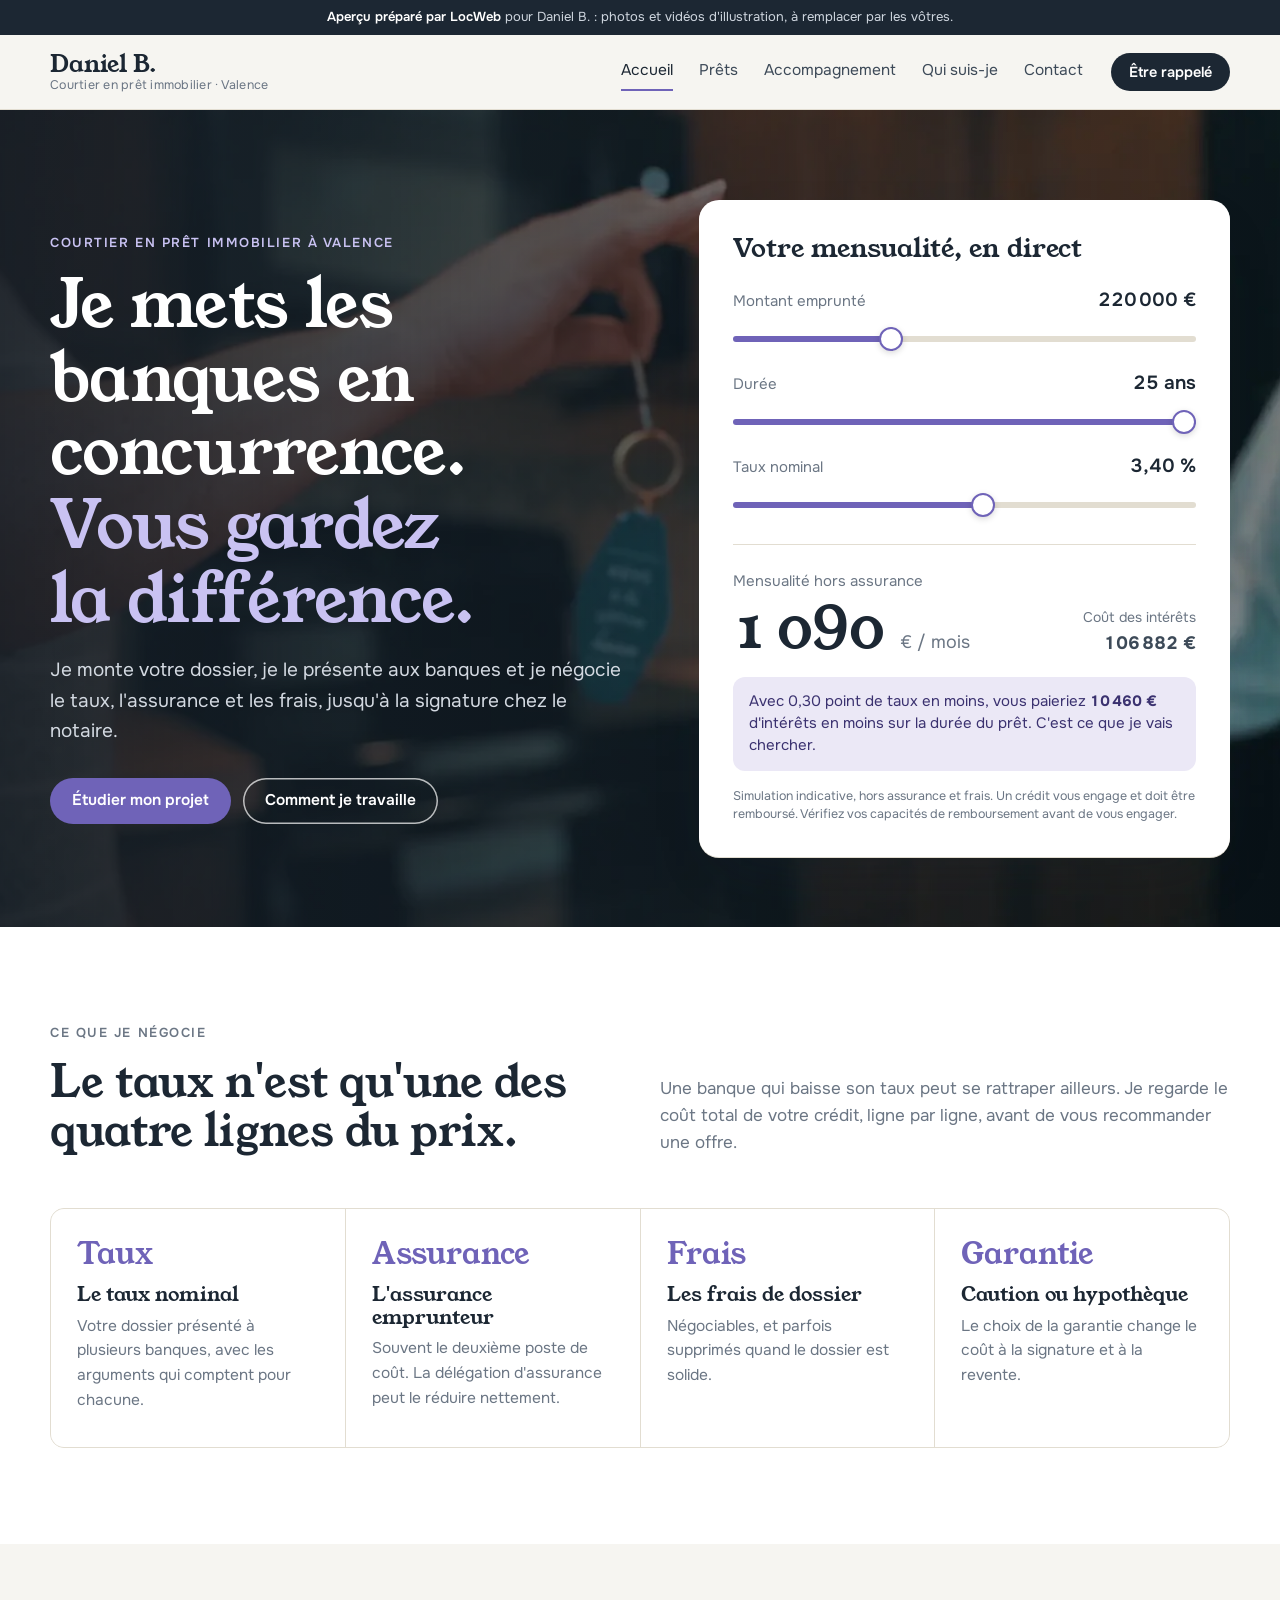
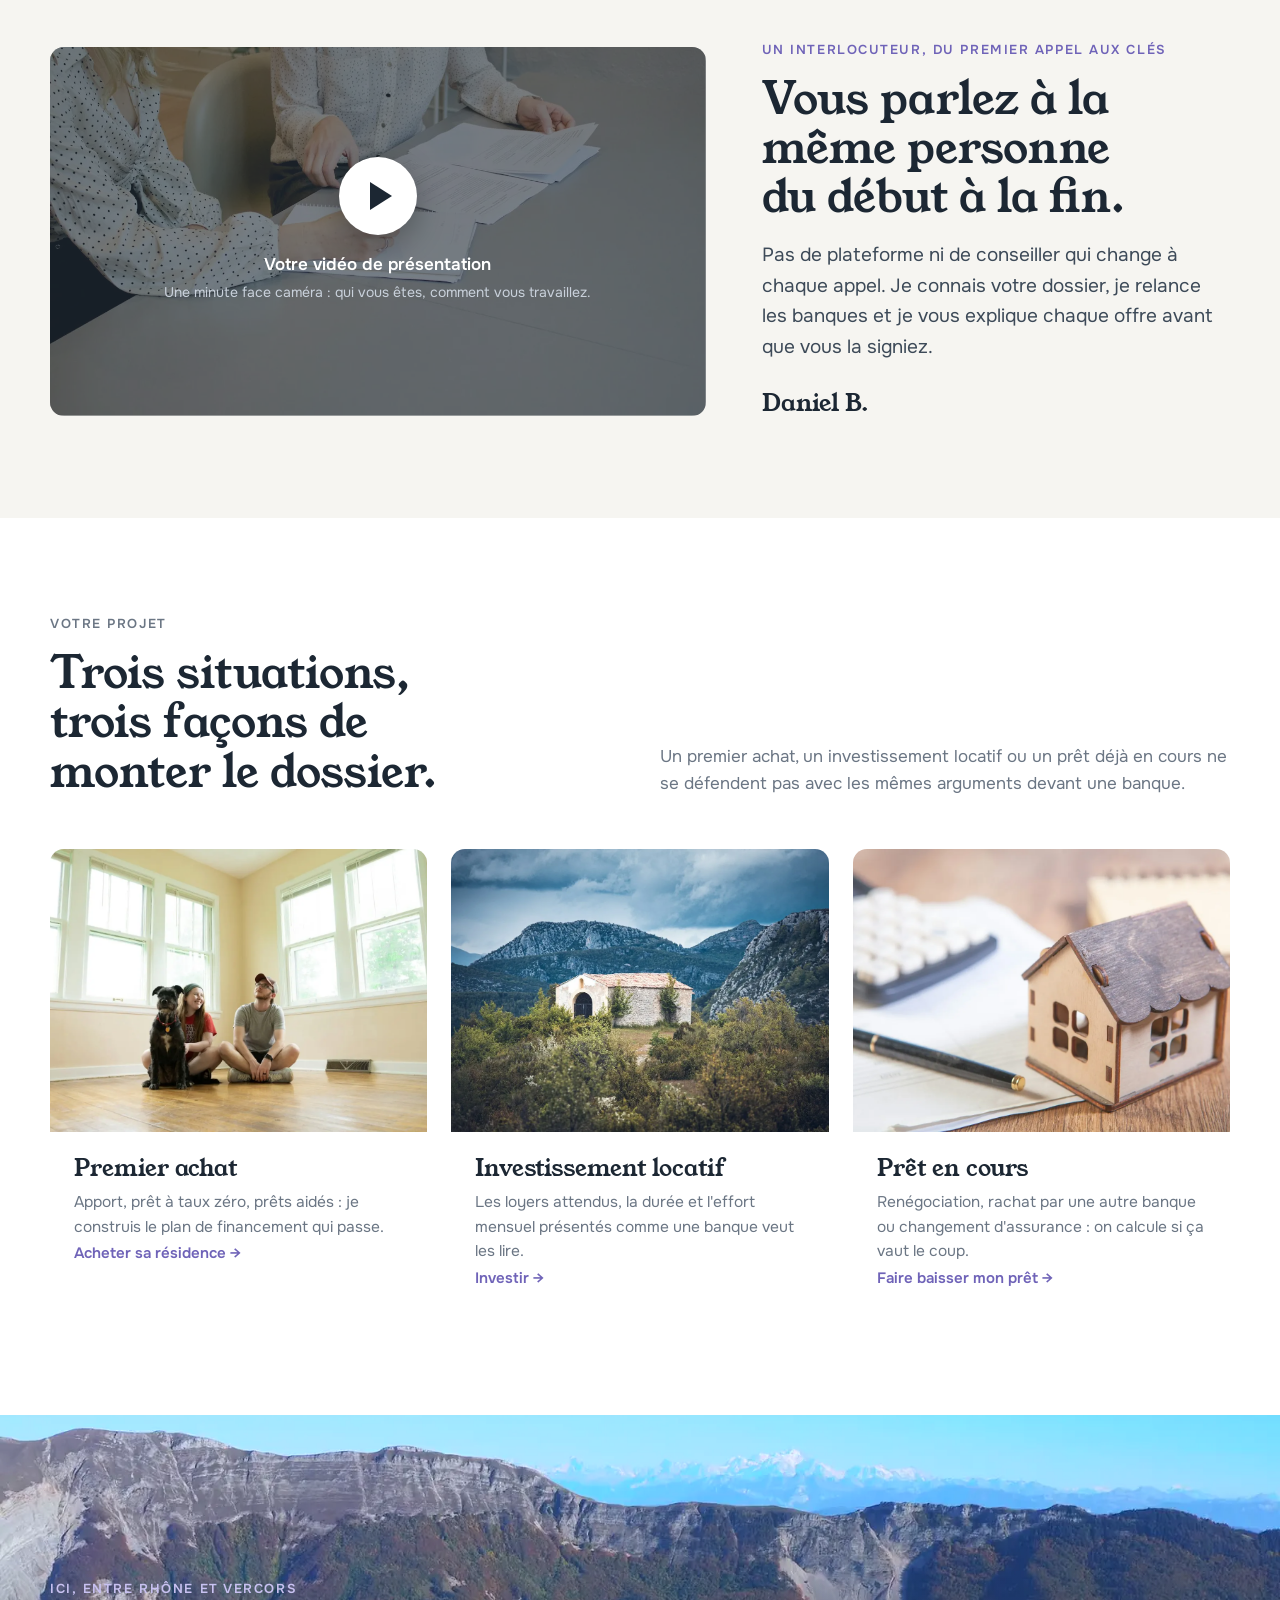
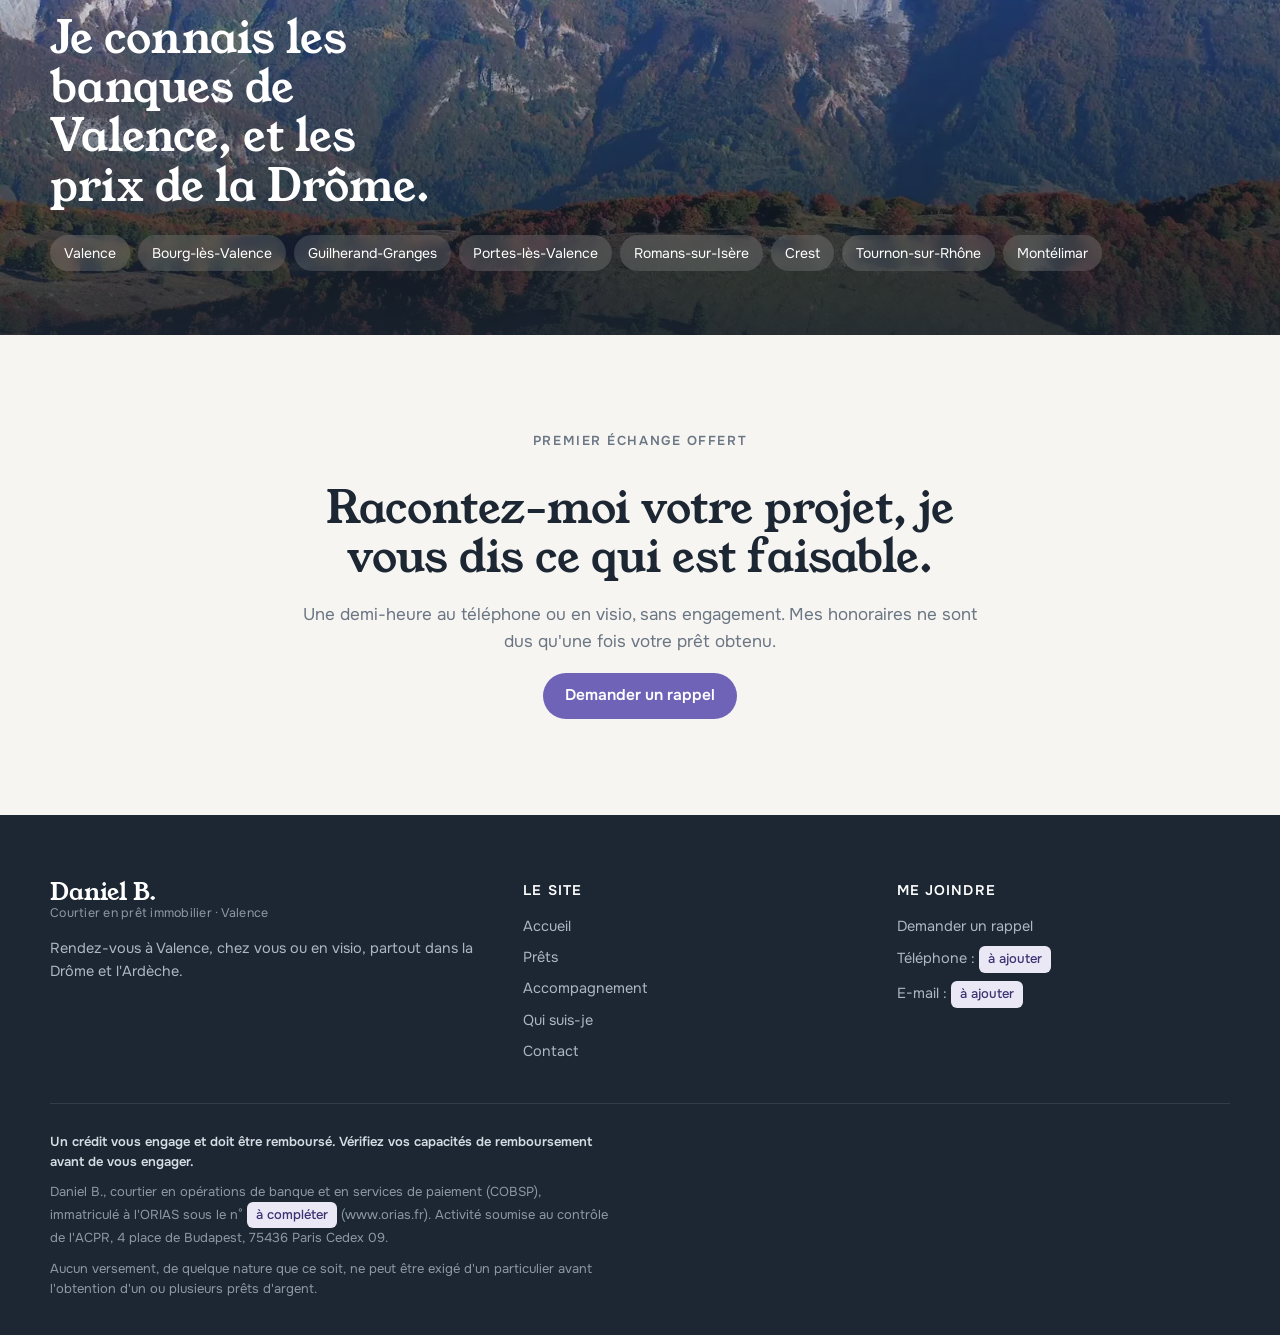
==== index.html @ 5ca6ddae "Aperçu Daniel B., courtier en prêt immobilier à Valence Co-Authored-By: Claude Opus 5.5 <noreply@ant" ====
<!doctype html>
<html lang="fr">
<head>
<meta charset="utf-8">
<meta name="viewport" content="width=device-width, initial-scale=1">
<title>Daniel B. | Courtier en prêt immobilier à Valence</title>
<meta name="description" content="Courtier en prêt immobilier à Valence : je mets les banques en concurrence et je négocie taux, assurance et frais pour votre projet.">
<meta name="robots" content="noindex, nofollow">
<link rel="preconnect" href="https://fonts.googleapis.com"><link rel="preconnect" href="https://fonts.gstatic.com" crossorigin>
<link href="https://fonts.googleapis.com/css2?family=Onest:wght@400;500;600&family=Young+Serif&display=swap" rel="stylesheet">
<script>document.documentElement.classList.add('js')</script>
<link rel="stylesheet" href="style.css?v=1">
<link rel="icon" href="data:image/svg+xml,%3Csvg xmlns='http://www.w3.org/2000/svg' viewBox='0 0 32 32'%3E%3Crect width='32' height='32' rx='8' fill='%231c2733'/%3E%3Ctext x='16' y='22' font-family='Georgia' font-size='17' fill='%23c9c2f2' text-anchor='middle'%3EDB%3C/text%3E%3C/svg%3E">
<script type="application/ld+json">{"@context":"https://schema.org","@type":"FinancialService","name":"Daniel B. — Courtier en prêt immobilier","description":"Courtier en prêt immobilier à Valence : recherche du meilleur taux, assurance emprunteur, renégociation.","url":"https://shigyn.github.io/danielcourtier/","areaServed":["Valence","Drôme","Ardèche"],"address":{"@type":"PostalAddress","addressLocality":"Valence","postalCode":"26000","addressCountry":"FR"}}</script>
</head>
<body>
<div class="apercu"><b>Aperçu préparé par LocWeb</b> pour Daniel B. : photos et vidéos d'illustration, à remplacer par les vôtres.</div>
<header class="entete">
  <div class="conteneur">
    <a class="marque" href="index.html"><b>Daniel B.</b><small>Courtier en prêt immobilier · Valence</small></a>
    <nav class="nav" aria-label="Menu principal"><a href="index.html" aria-current="page">Accueil</a><a href="prets.html">Prêts</a><a href="accompagnement.html">Accompagnement</a><a href="qui-suis-je.html">Qui suis-je</a><a href="contact.html">Contact</a></nav>
    <a class="bouton" href="contact.html">Être rappelé</a>
    <button class="burger" type="button" aria-label="Ouvrir le menu" aria-expanded="false"><span></span><span></span><span></span></button>
  </div>
</header>
<main>

<section class="heros">
  <div class="heros-fond">
    <video data-ambiance autoplay muted loop playsinline preload="auto" poster="videos/cles.webp" aria-hidden="true"><source src="videos/cles.mp4" type="video/mp4"></video>
  </div>
  <div class="conteneur">
    <div class="heros-texte entree">
      <p class="surtitre">Courtier en prêt immobilier à Valence</p>
      <h1>Je mets les banques en concurrence. <em>Vous gardez la différence.</em></h1>
      <p class="chapo">Je monte votre dossier, je le présente aux banques et je négocie le taux, l'assurance et les frais, jusqu'à la signature chez le notaire.</p>
      <div class="heros-actions"><a class="bouton bouton-lavande" href="contact.html">Étudier mon projet</a><a class="bouton bouton-clair" href="accompagnement.html">Comment je travaille</a></div>
    </div>
    <form class="calcul entree-carte" data-calcul="mensualite" onsubmit="return false" aria-label="Calcul de mensualité">
      <h2>Votre mensualité, en direct</h2>
      <div class="curseur"><label for="c-montant">Montant emprunté <output data-o="montant"></output></label>
      <input id="c-montant" type="range" name="montant" min="30000" max="600000" step="5000" value="220000"></div>
      <div class="curseur"><label for="c-duree">Durée <output data-o="duree"></output></label>
      <input id="c-duree" type="range" name="duree" min="7" max="25" step="1" value="25"></div>
      <div class="curseur"><label for="c-taux">Taux nominal <output data-o="taux"></output></label>
      <input id="c-taux" type="range" name="taux" min="1.5" max="5" step="0.05" value="3.4"></div>
      <div class="resultat" aria-live="polite">
        <span class="resultat-libelle">Mensualité hors assurance</span>
        <span class="resultat-chiffre"><span data-o="mens"></span> <small>€ / mois</small></span>
        <span class="resultat-cout">Coût des intérêts<b><span data-o="cout"></span> €</b></span>
      </div>
      <p class="gain">Avec 0,30 point de taux en moins, vous paieriez <b><span data-o="gain"></span> €</b> d'intérêts en moins sur la durée du prêt. C'est ce que je vais chercher.</p>
      <p class="avertissement">Simulation indicative, hors assurance et frais. Un crédit vous engage et doit être remboursé. Vérifiez vos capacités de remboursement avant de vous engager.</p>
    </form>
  </div>
</section>

<section class="section section-blanche">
  <div class="conteneur">
    <div class="tete-section revele">
      <div><p class="surtitre">Ce que je négocie</p><h2>Le taux n'est qu'une des quatre lignes du prix.</h2></div>
      <p>Une banque qui baisse son taux peut se rattraper ailleurs. Je regarde le coût total de votre crédit, ligne par ligne, avant de vous recommander une offre.</p>
    </div>
    <div class="leviers revele">
      <div class="levier"><div class="levier-mot">Taux</div><h3>Le taux nominal</h3><p>Votre dossier présenté à plusieurs banques, avec les arguments qui comptent pour chacune.</p></div>
      <div class="levier"><div class="levier-mot">Assurance</div><h3>L'assurance emprunteur</h3><p>Souvent le deuxième poste de coût. La délégation d'assurance peut le réduire nettement.</p></div>
      <div class="levier"><div class="levier-mot">Frais</div><h3>Les frais de dossier</h3><p>Négociables, et parfois supprimés quand le dossier est solide.</p></div>
      <div class="levier"><div class="levier-mot">Garantie</div><h3>Caution ou hypothèque</h3><p>Le choix de la garantie change le coût à la signature et à la revente.</p></div>
    </div>
  </div>
</section>

<section class="section">
  <div class="conteneur media-perso">
    <div class="cadre-video rideau">
      <img src="photos/rendez-vous.webp" alt="" loading="lazy">
      <div><span class="lecture" aria-hidden="true"></span><strong>Votre vidéo de présentation</strong><small>Une minute face caméra : qui vous êtes, comment vous travaillez.</small></div>
    </div>
    <div class="revele">
      <p class="surtitre">Un interlocuteur, du premier appel aux clés</p>
      <h2>Vous parlez à la même personne du début à la fin.</h2>
      <p class="chapo">Pas de plateforme ni de conseiller qui change à chaque appel. Je connais votre dossier, je relance les banques et je vous explique chaque offre avant que vous la signiez.</p>
      <p class="signature-nom">Daniel B.</p>
    </div>
  </div>
</section>

<section class="section section-blanche">
  <div class="conteneur">
    <div class="tete-section revele">
      <div><p class="surtitre">Votre projet</p><h2>Trois situations, trois façons de monter le dossier.</h2></div>
      <p>Un premier achat, un investissement locatif ou un prêt déjà en cours ne se défendent pas avec les mêmes arguments devant une banque.</p>
    </div>
    <div class="profils">
      <a class="profil revele" href="prets.html#residence"><img src="photos/couple-vide.webp" alt="Un couple assis dans le salon vide de leur nouveau logement" loading="lazy"><div><h3>Premier achat</h3><p>Apport, prêt à taux zéro, prêts aidés : je construis le plan de financement qui passe.</p><span class="lien">Acheter sa résidence →</span></div></a>
      <a class="profil revele" href="prets.html#investissement"><img src="photos/mas.webp" alt="Un mas en pierre au pied des montagnes" loading="lazy"><div><h3>Investissement locatif</h3><p>Les loyers attendus, la durée et l'effort mensuel présentés comme une banque veut les lire.</p><span class="lien">Investir →</span></div></a>
      <a class="profil revele" href="prets.html#renegociation"><img src="photos/maquette.webp" alt="Une maquette de maison posée près d'une calculatrice" loading="lazy"><div><h3>Prêt en cours</h3><p>Renégociation, rachat par une autre banque ou changement d'assurance : on calcule si ça vaut le coup.</p><span class="lien">Faire baisser mon prêt →</span></div></a>
    </div>
  </div>
</section>

<section class="bandeau-local">
  <video data-ambiance autoplay muted loop playsinline preload="metadata" poster="videos/vercors.webp" aria-hidden="true"><source src="videos/vercors.mp4" type="video/mp4"></video>
  <div class="conteneur revele">
    <p class="surtitre" style="color:#c9c2f2">Ici, entre Rhône et Vercors</p>
    <h2>Je connais les banques de Valence, et les prix de la Drôme.</h2>
    <div class="communes"><span>Valence</span><span>Bourg-lès-Valence</span><span>Guilherand-Granges</span><span>Portes-lès-Valence</span><span>Romans-sur-Isère</span><span>Crest</span><span>Tournon-sur-Rhône</span><span>Montélimar</span></div>
  </div>
</section>

<section class="section">
  <div class="conteneur appel revele">
    <p class="surtitre">Premier échange offert</p>
    <h2>Racontez-moi votre projet, je vous dis ce qui est faisable.</h2>
    <p>Une demi-heure au téléphone ou en visio, sans engagement. Mes honoraires ne sont dus qu'une fois votre prêt obtenu.</p>
    <a class="bouton bouton-lavande" href="contact.html">Demander un rappel</a>
  </div>
</section>

</main>
<footer class="pied">
  <div class="conteneur">
    <div class="pied-haut">
      <div>
        <a class="marque" href="index.html"><b>Daniel B.</b><small>Courtier en prêt immobilier · Valence</small></a>
        <p style="margin-top:16px">Rendez-vous à Valence, chez vous ou en visio, partout dans la Drôme et l'Ardèche.</p>
      </div>
      <div><h4>Le site</h4><ul><li><a href="index.html">Accueil</a></li><li><a href="prets.html">Prêts</a></li><li><a href="accompagnement.html">Accompagnement</a></li><li><a href="qui-suis-je.html">Qui suis-je</a></li><li><a href="contact.html">Contact</a></li></ul></div>
      <div><h4>Me joindre</h4><ul><li><a href="contact.html">Demander un rappel</a></li><li>Téléphone : <span class="a-completer">à ajouter</span></li><li>E-mail : <span class="a-completer">à ajouter</span></li></ul></div>
    </div>
    <div class="mentions">
      <p><strong>Un crédit vous engage et doit être remboursé. Vérifiez vos capacités de remboursement avant de vous engager.</strong></p>
      <p>Daniel B., courtier en opérations de banque et en services de paiement (COBSP), immatriculé à l'ORIAS sous le n° <span class="a-completer">à compléter</span> (www.orias.fr). Activité soumise au contrôle de l'ACPR, 4 place de Budapest, 75436 Paris Cedex 09.</p>
      <p>Aucun versement, de quelque nature que ce soit, ne peut être exigé d'un particulier avant l'obtention d'un ou plusieurs prêts d'argent.</p>
    </div>
  </div>
</footer>
<script src="app.js?v=1" defer></script>
</body>
</html>
---- style.css ----
/* Daniel B. — courtier en prêt immobilier, Valence. Aperçu LocWeb. */
:root {
  --nuit: #1c2733;      /* encre ardoise : titres, fonds sombres */
  --encre: #3d4a58;     /* texte courant */
  --gris: #6b7684;      /* texte secondaire */
  --papier: #f6f5f1;    /* fond */
  --pierre: #e2ddd1;    /* calcaire de la Drôme : filets, cartes */
  --lavande: #6f63b8;   /* l'accent, utilisé avec retenue */
  --lavande-pale: #ebe8f6;
  --blanc: #fff;
  --r: 14px;
  --serif: 'Young Serif', Georgia, serif;
  --sans: 'Onest', system-ui, sans-serif;
}
* { box-sizing: border-box; margin: 0 }
html { scroll-behavior: smooth }
body { font: 17px/1.6 var(--sans); color: var(--encre); background: var(--papier); -webkit-font-smoothing: antialiased }
img { display: block; max-width: 100%; height: auto }
a { color: inherit }
h1, h2, h3 { font-family: var(--serif); font-weight: 400; color: var(--nuit); line-height: 1.12; text-wrap: balance }
h1 { font-size: clamp(38px, 5.4vw, 66px); letter-spacing: -.01em }
h2 { font-size: clamp(30px, 3.6vw, 44px) }
h3 { font-size: 23px }
p { max-width: 62ch }
.conteneur { width: min(1180px, 100% - 40px); margin-inline: auto }
.surtitre { font-size: 13px; font-weight: 600; letter-spacing: .12em; text-transform: uppercase; color: var(--lavande); margin-bottom: 14px }
.chapo { font-size: 19px; color: var(--encre); margin-top: 18px }
:focus-visible { outline: 3px solid var(--lavande); outline-offset: 3px; border-radius: 4px }

/* Bandeau aperçu */
.apercu { background: var(--nuit); color: #cfd6df; font-size: 13px; text-align: center; padding: 7px 16px }
.apercu b { color: #fff; font-weight: 600 }

/* En-tête */
.entete { position: sticky; top: 0; z-index: 20; background: rgba(246,245,241,.92); backdrop-filter: blur(10px); border-bottom: 1px solid var(--pierre) }
.entete .conteneur { display: flex; align-items: center; gap: 28px; height: 74px }
.marque { text-decoration: none; display: grid; line-height: 1.15 }
.marque b { font-family: var(--serif); font-weight: 400; font-size: 24px; color: var(--nuit) }
.marque small { font-size: 12.5px; color: var(--gris); letter-spacing: .02em }
.nav { display: flex; gap: 26px; margin-left: auto }
.nav a { text-decoration: none; font-size: 15.5px; color: var(--encre); padding: 6px 0; border-bottom: 2px solid transparent }
.nav a:hover { color: var(--nuit) }
.nav a[aria-current] { color: var(--nuit); border-color: var(--lavande) }
.bouton { display: inline-flex; align-items: center; gap: 10px; justify-content: center; font: 600 15.5px/1 var(--sans); text-decoration: none; padding: 15px 22px; border-radius: 999px; background: var(--nuit); color: #fff; border: 0; cursor: pointer; transition: background .2s }
.bouton:hover { background: #2b3a4b }
.bouton-clair { background: transparent; color: var(--nuit); box-shadow: inset 0 0 0 1.5px var(--nuit) }
.bouton-clair:hover { background: var(--nuit); color: #fff }
.bouton-lavande { background: var(--lavande) }
.bouton-lavande:hover { background: #5d52a3 }
.entete .bouton { padding: 12px 18px; font-size: 14.5px }
.burger { display: none; margin-left: auto; width: 44px; height: 44px; border: 0; background: none; cursor: pointer }
.burger span { display: block; width: 22px; height: 2px; background: var(--nuit); margin: 5px auto; transition: transform .2s }

/* Héros : la remise des clés en vidéo, le calcul par-dessus */
.heros { position: relative; min-height: min(88vh, 820px); display: grid; align-items: center; padding: 90px 0 70px; overflow: hidden; background: var(--nuit) }
.heros-fond { position: absolute; inset: 0 }
.heros-fond video, .heros-fond img { width: 100%; height: 100%; object-fit: cover; animation: approche 18s ease-out both }
.heros-fond::after { content: ''; position: absolute; inset: 0; background: linear-gradient(90deg, rgba(20,28,37,.9) 0%, rgba(20,28,37,.66) 48%, rgba(20,28,37,.25) 100%) }
@keyframes approche { from { transform: scale(1.08) } to { transform: scale(1) } }
.heros .conteneur { position: relative; display: grid; grid-template-columns: 1.1fr 1fr; gap: 64px; align-items: center }
.heros h1 { color: #fff }
.heros h1 em { font-style: normal; color: #c9c2f2 }
.heros .surtitre { color: #c9c2f2 }
.heros-texte .chapo { max-width: 46ch; color: #d3d9e1 }
.heros-actions { display: flex; flex-wrap: wrap; gap: 12px; margin-top: 32px }
.heros .bouton-clair { color: #fff; box-shadow: inset 0 0 0 1.5px rgba(255,255,255,.7) }
.heros .bouton-clair:hover { background: #fff; color: var(--nuit) }
.entree > * { opacity: 0; transform: translateY(22px); animation: monte .9s cubic-bezier(.2,.7,.2,1) forwards }
.entree > :nth-child(2) { animation-delay: .12s } .entree > :nth-child(3) { animation-delay: .24s } .entree > :nth-child(4) { animation-delay: .36s }
.calcul.entree-carte { opacity: 0; transform: translateY(30px); animation: monte 1s .45s cubic-bezier(.2,.7,.2,1) forwards }
@keyframes monte { to { opacity: 1; transform: none } }
@media (prefers-reduced-motion: reduce) { .heros-fond video, .heros-fond img, .entree > *, .calcul.entree-carte { animation: none; opacity: 1; transform: none } }

/* La carte de calcul : l'élément signature */
.calcul { background: var(--blanc); border-radius: 20px; padding: 34px; box-shadow: 0 1px 0 var(--pierre), 0 24px 60px -30px rgba(28,39,51,.35) }
.calcul h2 { font-size: 26px; margin-bottom: 26px }
.curseur { margin-bottom: 22px }
.curseur label { display: flex; justify-content: space-between; align-items: baseline; font-size: 15px; color: var(--gris); margin-bottom: 10px }
.curseur output { font: 600 19px/1 var(--sans); color: var(--nuit); font-variant-numeric: tabular-nums }
input[type=range] { -webkit-appearance: none; appearance: none; width: 100%; height: 6px; border-radius: 6px; background: linear-gradient(var(--lavande), var(--lavande)) 0/var(--p, 50%) 100% no-repeat, var(--pierre); cursor: pointer }
input[type=range]::-webkit-slider-thumb { -webkit-appearance: none; width: 24px; height: 24px; border-radius: 50%; background: var(--blanc); border: 2px solid var(--lavande); box-shadow: 0 2px 6px rgba(0,0,0,.15) }
input[type=range]::-moz-range-thumb { width: 22px; height: 22px; border-radius: 50%; background: var(--blanc); border: 2px solid var(--lavande) }
.resultat { margin-top: 28px; padding-top: 24px; border-top: 1px solid var(--pierre); display: grid; grid-template-columns: 1fr auto; gap: 6px 20px; align-items: end }
.resultat-libelle { font-size: 15px; color: var(--gris) }
.resultat-chiffre { font-family: var(--serif); font-size: clamp(44px, 5vw, 58px); line-height: 1; color: var(--nuit); font-variant-numeric: tabular-nums; grid-row: 2 }
.resultat-chiffre small { font-family: var(--sans); font-size: 18px; color: var(--gris) }
.resultat-cout { grid-row: 1 / 3; grid-column: 2; text-align: right; font-size: 14px; color: var(--gris) }
.resultat-cout b { display: block; font-size: 18px; color: var(--encre); font-variant-numeric: tabular-nums }
.gain { margin-top: 20px; background: var(--lavande-pale); color: #3b3270; border-radius: 12px; padding: 14px 16px; font-size: 15px; line-height: 1.45 }
.gain b { font-variant-numeric: tabular-nums }
.avertissement { font-size: 12.5px; color: var(--gris); margin-top: 16px; line-height: 1.45 }

/* Sections */
.section { padding: 96px 0 }
.section-blanche { background: var(--blanc) }
.section-sombre { background: var(--nuit); color: #c9d1db }
.section-sombre h2, .section-sombre h3 { color: #fff }
.section-sombre .surtitre { color: #b5aeea }
.tete-section { display: grid; grid-template-columns: 1fr 1fr; gap: 40px; align-items: end; margin-bottom: 52px }
.tete-section p { color: var(--gris) }
.section-sombre .tete-section p { color: #aeb8c4 }

/* Leviers négociés */
.leviers { display: grid; grid-template-columns: repeat(4, 1fr); gap: 1px; background: var(--pierre); border: 1px solid var(--pierre); border-radius: var(--r); overflow: hidden }
.levier { background: var(--blanc); padding: 30px 26px 34px }
.levier-mot { font-family: var(--serif); font-size: 30px; color: var(--lavande); line-height: 1; margin-bottom: 14px }
.levier h3 { font-size: 20px; margin-bottom: 8px }
.levier p { font-size: 15.5px; color: var(--gris) }

/* Emplacements photo / vidéo du courtier */
.media-perso { display: grid; grid-template-columns: 1.4fr 1fr; gap: 56px; align-items: center }
.cadre-video, .cadre-portrait { position: relative; border-radius: var(--r); overflow: hidden; background: #26323f; display: grid; place-items: center; text-align: center; color: #c9d1db }
.cadre-video { aspect-ratio: 16/9 }
.cadre-video img, .cadre-portrait img { position: absolute; inset: 0; width: 100%; height: 100%; object-fit: cover; opacity: .38 }
.cadre-video > div, .cadre-portrait > div { position: relative; padding: 24px }
.lecture { width: 78px; height: 78px; border-radius: 50%; background: var(--blanc); display: grid; place-items: center; margin: 0 auto 16px; box-shadow: 0 10px 30px rgba(0,0,0,.3) }
.lecture::before { content: ''; border-left: 22px solid var(--nuit); border-top: 14px solid transparent; border-bottom: 14px solid transparent; margin-left: 6px }
.cadre-video strong, .cadre-portrait strong { display: block; color: #fff; font-weight: 600; font-size: 17px }
.cadre-video small, .cadre-portrait small { font-size: 14px }
.cadre-portrait { aspect-ratio: 4/5 }
.signature-nom { font-family: var(--serif); font-size: 24px; color: var(--nuit); margin-top: 22px }

/* Profils */
.profils { display: grid; grid-template-columns: repeat(3, 1fr); gap: 24px }
.profil { background: var(--blanc); border-radius: var(--r); overflow: hidden; text-decoration: none; display: flex; flex-direction: column; transition: transform .25s, box-shadow .25s }
.profil:hover { transform: translateY(-4px); box-shadow: 0 20px 40px -24px rgba(28,39,51,.4) }
.profil img { aspect-ratio: 4/3; object-fit: cover; width: 100% }
.profil div { padding: 24px 24px 28px }
.profil h3 { margin-bottom: 8px }
.profil p { font-size: 15.5px; color: var(--gris) }
.profil .lien { margin-top: 14px; font-weight: 600; font-size: 15px; color: var(--lavande) }

/* Bandeau Drôme */
.bandeau-local { position: relative; min-height: 520px; display: grid; align-items: end; color: #fff; overflow: hidden }
.bandeau-local > img, .bandeau-local > video { position: absolute; inset: 0; width: 100%; height: 100%; object-fit: cover }
.bandeau-local::after { content: ''; position: absolute; inset: 0; background: linear-gradient(180deg, rgba(28,39,51,0) 30%, rgba(28,39,51,.82)) }
.bandeau-local .conteneur { position: relative; z-index: 1; padding: 0 0 64px }
.bandeau-local h2 { color: #fff; max-width: 18ch }
.communes { display: flex; flex-wrap: wrap; gap: 8px; margin-top: 24px }
.communes span { font-size: 14px; padding: 7px 14px; border-radius: 999px; background: rgba(255,255,255,.14); backdrop-filter: blur(6px) }
.credit-photo { position: absolute; right: 14px; bottom: 10px; z-index: 1; font-size: 11px; opacity: .6 }

/* Appel à l'action */
.appel { text-align: center; display: grid; justify-items: center; gap: 18px }
.appel p { color: var(--gris) }

/* Pages intérieures */
.tete-page { padding: 64px 0 56px; border-bottom: 1px solid var(--pierre) }
.tete-page .conteneur { display: grid; grid-template-columns: 1.2fr 1fr; gap: 56px; align-items: end }
.tete-page .chapo { color: var(--gris) }
.bloc-pret { display: grid; grid-template-columns: 1fr 1.1fr; gap: 64px; align-items: center; padding: 72px 0; border-bottom: 1px solid var(--pierre) }
.bloc-pret:nth-of-type(even) .bloc-pret-photo { order: 2 }
.bloc-pret-photo { border-radius: var(--r); overflow: hidden; aspect-ratio: 5/4 }
.bloc-pret-photo img { width: 100%; height: 100%; object-fit: cover }
.bloc-pret h2 { font-size: clamp(28px, 3vw, 38px); margin-bottom: 16px }
.points { list-style: none; padding: 0; margin-top: 20px; display: grid; gap: 10px }
.points li { padding-left: 26px; position: relative; font-size: 16px }
.points li::before { content: ''; position: absolute; left: 0; top: .62em; width: 12px; height: 2px; background: var(--lavande) }

/* Étapes : une vraie suite, donc numérotée */
.etapes { list-style: none; padding: 0; counter-reset: e; display: grid; gap: 0 }
.etape { counter-increment: e; display: grid; grid-template-columns: 90px 1fr 1.1fr; gap: 32px; padding: 34px 0; border-top: 1px solid var(--pierre); align-items: baseline }
.etape::before { content: counter(e); font-family: var(--serif); font-size: 46px; line-height: 1; color: var(--lavande) }
.etape h3 { font-size: 24px }
.etape p { color: var(--gris); font-size: 16px }
.etape .duree { display: block; font-size: 13px; font-weight: 600; letter-spacing: .08em; text-transform: uppercase; color: var(--encre); margin-top: 8px; font-family: var(--sans) }
.pieces { display: grid; grid-template-columns: repeat(3, 1fr); gap: 24px }
.piece { border-top: 2px solid var(--lavande); padding-top: 18px }
.piece h3 { font-size: 20px; margin-bottom: 10px }
.piece ul { padding-left: 18px; font-size: 15.5px; color: #c9d1db; display: grid; gap: 4px }
.encart { background: var(--lavande-pale); border-radius: var(--r); padding: 34px 38px; display: grid; grid-template-columns: auto 1fr; gap: 28px; align-items: center }
.encart-mot { font-family: var(--serif); font-size: 64px; line-height: 1; color: var(--lavande) }
.encart h3 { margin-bottom: 6px }

/* Capacité d'emprunt */
.capacite { display: grid; grid-template-columns: 1fr 1fr; gap: 56px; align-items: center }
.capacite .calcul { box-shadow: none; border: 1px solid var(--pierre) }

/* Qui suis-je */
.presentation { display: grid; grid-template-columns: .8fr 1.2fr; gap: 64px; align-items: start }
.presentation-texte p + p { margin-top: 16px }
.citation { font-family: var(--serif); font-size: clamp(24px, 2.6vw, 32px); line-height: 1.3; color: var(--nuit); border-left: 3px solid var(--lavande); padding-left: 26px; margin: 34px 0 }
.valeurs { display: grid; grid-template-columns: repeat(3, 1fr); gap: 32px }
.valeurs h3 { font-size: 22px; margin-bottom: 8px }
.valeurs p { color: var(--gris); font-size: 16px }

/* Contact */
.contact { display: grid; grid-template-columns: 1.25fr .75fr; gap: 56px; align-items: start; padding: 64px 0 96px }
.formulaire { background: var(--blanc); border-radius: 20px; padding: 36px; display: grid; grid-template-columns: 1fr 1fr; gap: 18px 20px }
.champ { display: grid; gap: 7px }
.champ-large { grid-column: 1 / -1 }
.champ label, .champ legend { font-size: 14.5px; font-weight: 600; color: var(--nuit) }
.champ input, .champ select, .champ textarea { font: 16px/1.4 var(--sans); color: var(--nuit); padding: 13px 14px; border: 1.5px solid var(--pierre); border-radius: 10px; background: var(--papier); width: 100% }
.champ input:focus, .champ select:focus, .champ textarea:focus { outline: none; border-color: var(--lavande); background: #fff }
.choix-projet { border: 0; padding: 0; display: flex; flex-wrap: wrap; gap: 8px; grid-column: 1 / -1 }
.choix-projet legend { margin-bottom: 10px }
.choix-projet label { font-size: 15px; font-weight: 500; padding: 10px 16px; border-radius: 999px; border: 1.5px solid var(--pierre); cursor: pointer; color: var(--encre) }
.choix-projet input { position: absolute; opacity: 0; pointer-events: none }
.choix-projet input:checked + span { color: var(--nuit) }
.choix-projet label:has(input:checked) { border-color: var(--lavande); background: var(--lavande-pale); color: var(--nuit) }
.choix-projet label:has(input:focus-visible) { outline: 3px solid var(--lavande); outline-offset: 2px }
.consentement { grid-column: 1 / -1; display: flex; gap: 10px; font-size: 13.5px; color: var(--gris); align-items: flex-start }
.consentement input { margin-top: 4px; accent-color: var(--lavande) }
.formulaire .bouton { grid-column: 1 / -1; justify-self: start }
.merci { grid-column: 1 / -1; background: var(--lavande-pale); color: #3b3270; border-radius: 12px; padding: 16px 18px; font-size: 15px }
.coordonnees { display: grid; gap: 28px }
.coordonnees h3 { font-size: 20px; margin-bottom: 6px }
.coordonnees p { color: var(--gris); font-size: 16px }
.coordonnees a { color: var(--nuit); font-weight: 600 }
.a-completer { display: inline-block; font-size: 13px; color: #3b3270; background: var(--lavande-pale); padding: 3px 9px; border-radius: 6px; font-weight: 500 }

/* Pied de page avec mentions obligatoires d'un intermédiaire en crédit */
.pied { background: var(--nuit); color: #aeb8c4; font-size: 14.5px; padding: 64px 0 36px }
.pied-haut { display: grid; grid-template-columns: 1.3fr 1fr 1fr; gap: 40px; padding-bottom: 40px; border-bottom: 1px solid #2f3d4d }
.pied .marque b { color: #fff }
.pied .marque small { color: #8c98a6 }
.pied h4 { color: #fff; font-size: 14px; letter-spacing: .08em; text-transform: uppercase; margin-bottom: 14px; font-weight: 600 }
.pied ul { list-style: none; padding: 0; display: grid; gap: 8px }
.pied a { text-decoration: none }
.pied a:hover { color: #fff }
.mentions { padding-top: 28px; display: grid; gap: 10px; font-size: 13px; line-height: 1.55; color: #8c98a6 }
.mentions strong { color: #d6dce3; font-weight: 600 }

/* Apparition douce ; les photos se découvrent comme un rideau */
.js .rideau { clip-path: inset(0 0 100% 0); transition: clip-path 1.1s cubic-bezier(.7,0,.2,1) }
.js .rideau.vu { clip-path: inset(0 0 0 0) }
.js .rideau img { transform: scale(1.12); transition: transform 1.6s cubic-bezier(.2,.7,.2,1) }
.js .rideau.vu img { transform: none }
@media (prefers-reduced-motion: reduce) { .js .rideau, .js .rideau img { clip-path: none; transform: none; transition: none } }
.js .revele { opacity: 0; transform: translateY(18px); transition: opacity .7s ease, transform .7s ease }
.js .revele.vu { opacity: 1; transform: none }
.js .tete-page .revele { opacity: 0; transform: translateY(22px); transition: none; animation: monte .9s .05s cubic-bezier(.2,.7,.2,1) forwards }
.js .tete-page .revele + .revele { animation-delay: .2s }
@media (prefers-reduced-motion: reduce) { .js .revele, .js .tete-page .revele { opacity: 1; transform: none; transition: none; animation: none } html { scroll-behavior: auto } .profil { transition: none } }

/* Responsive */
@media (max-width: 1020px) {
  .nav, .entete .bouton { display: none }
  .burger { display: block }
  .entete.ouvert .nav { display: flex; flex-direction: column; gap: 0; position: absolute; top: 74px; left: 0; right: 0; background: var(--papier); border-bottom: 1px solid var(--pierre); padding: 8px 20px 18px }
  .entete.ouvert .nav a { padding: 14px 0; border-bottom: 1px solid var(--pierre); font-size: 17px }
  .heros .conteneur, .tete-page .conteneur, .media-perso, .bloc-pret, .capacite, .presentation, .contact, .tete-section { grid-template-columns: 1fr }
  .bloc-pret:nth-of-type(even) .bloc-pret-photo { order: 0 }
  .leviers { grid-template-columns: 1fr 1fr }
  .profils, .valeurs, .pieces { grid-template-columns: 1fr }
  .pied-haut { grid-template-columns: 1fr }
  .etape { grid-template-columns: 60px 1fr; gap: 8px 20px }
  .etape p { grid-column: 2 }
  .presentation .cadre-portrait { max-width: 420px }
}
@media (max-width: 600px) {
  body { font-size: 16px }
  .section { padding: 68px 0 }
  .heros { padding: 32px 0 56px }
  .calcul, .formulaire { padding: 24px 20px }
  .formulaire { grid-template-columns: 1fr }
  .leviers { grid-template-columns: 1fr }
  .resultat { grid-template-columns: 1fr }
  .resultat-cout { grid-row: auto; grid-column: auto; text-align: left }
  .encart { grid-template-columns: 1fr; padding: 26px 22px }
  .bandeau-local { min-height: 460px }
  .marque small { display: none }
}
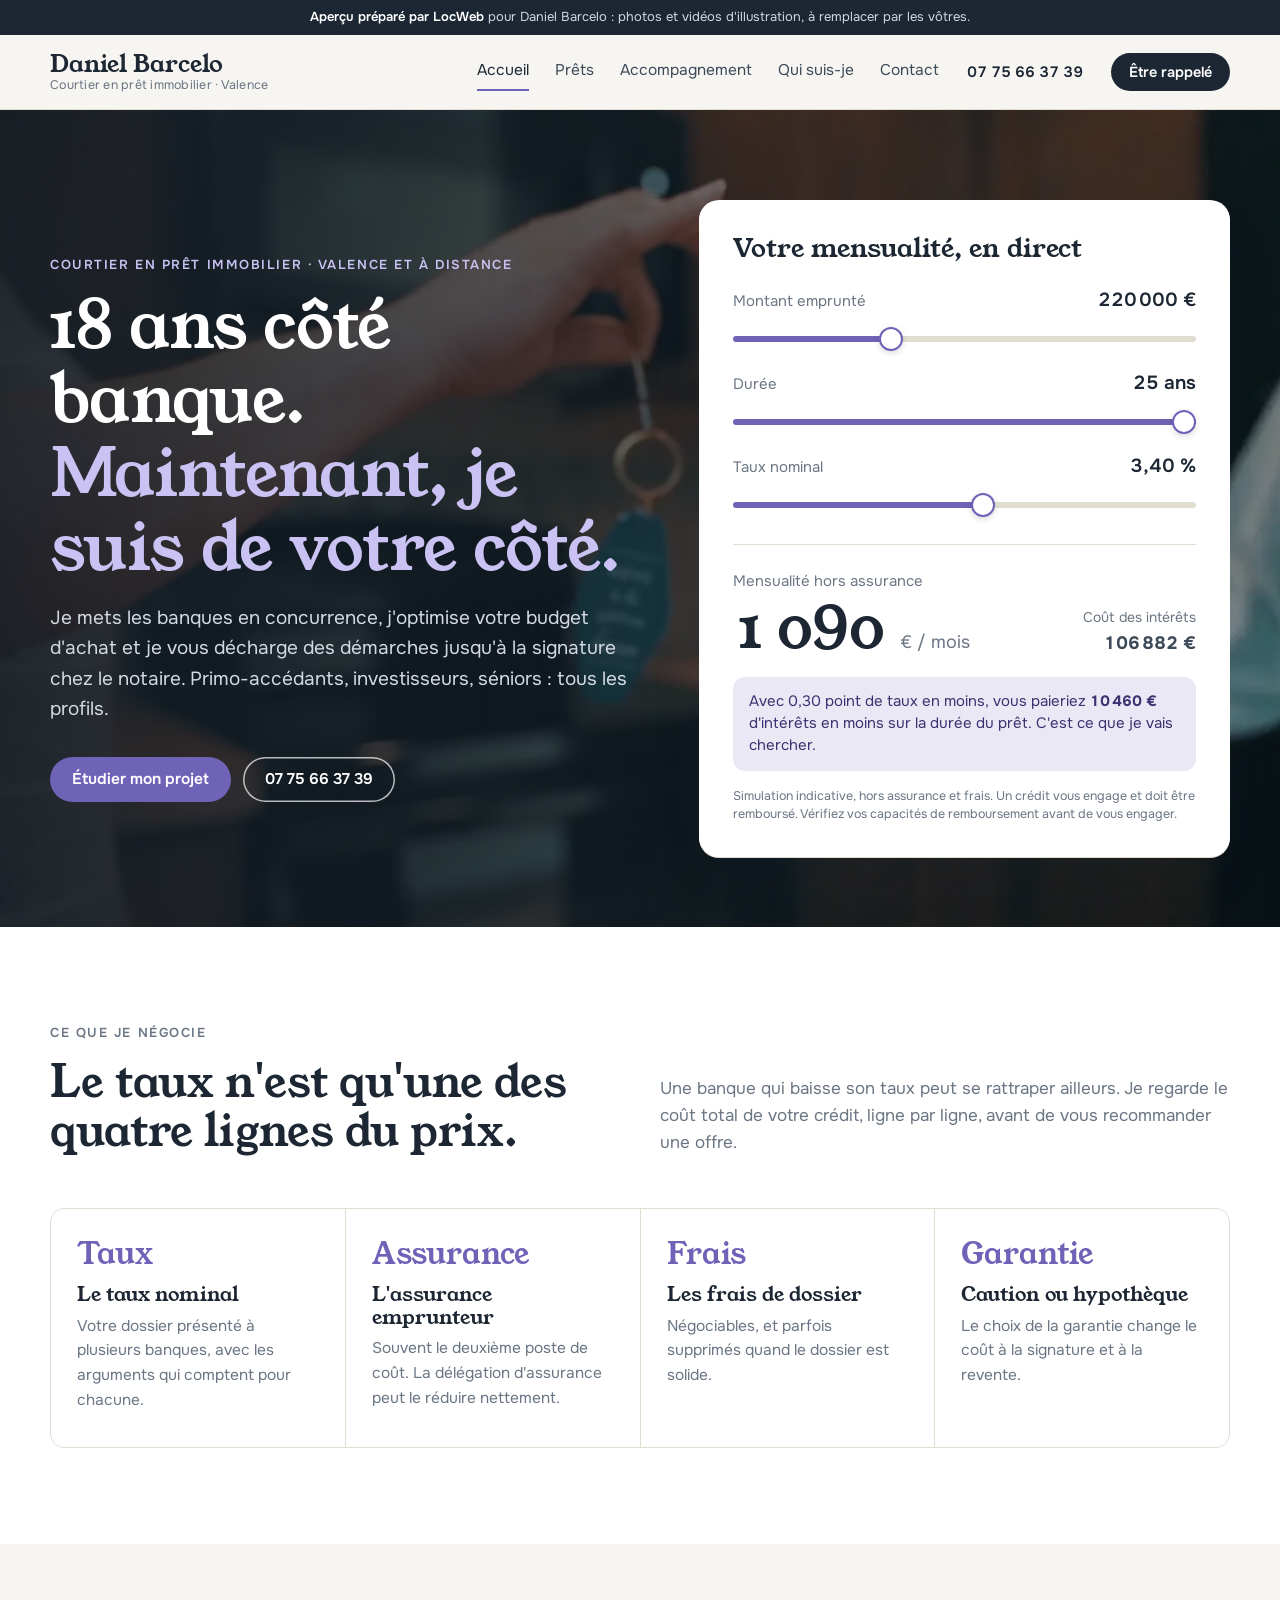
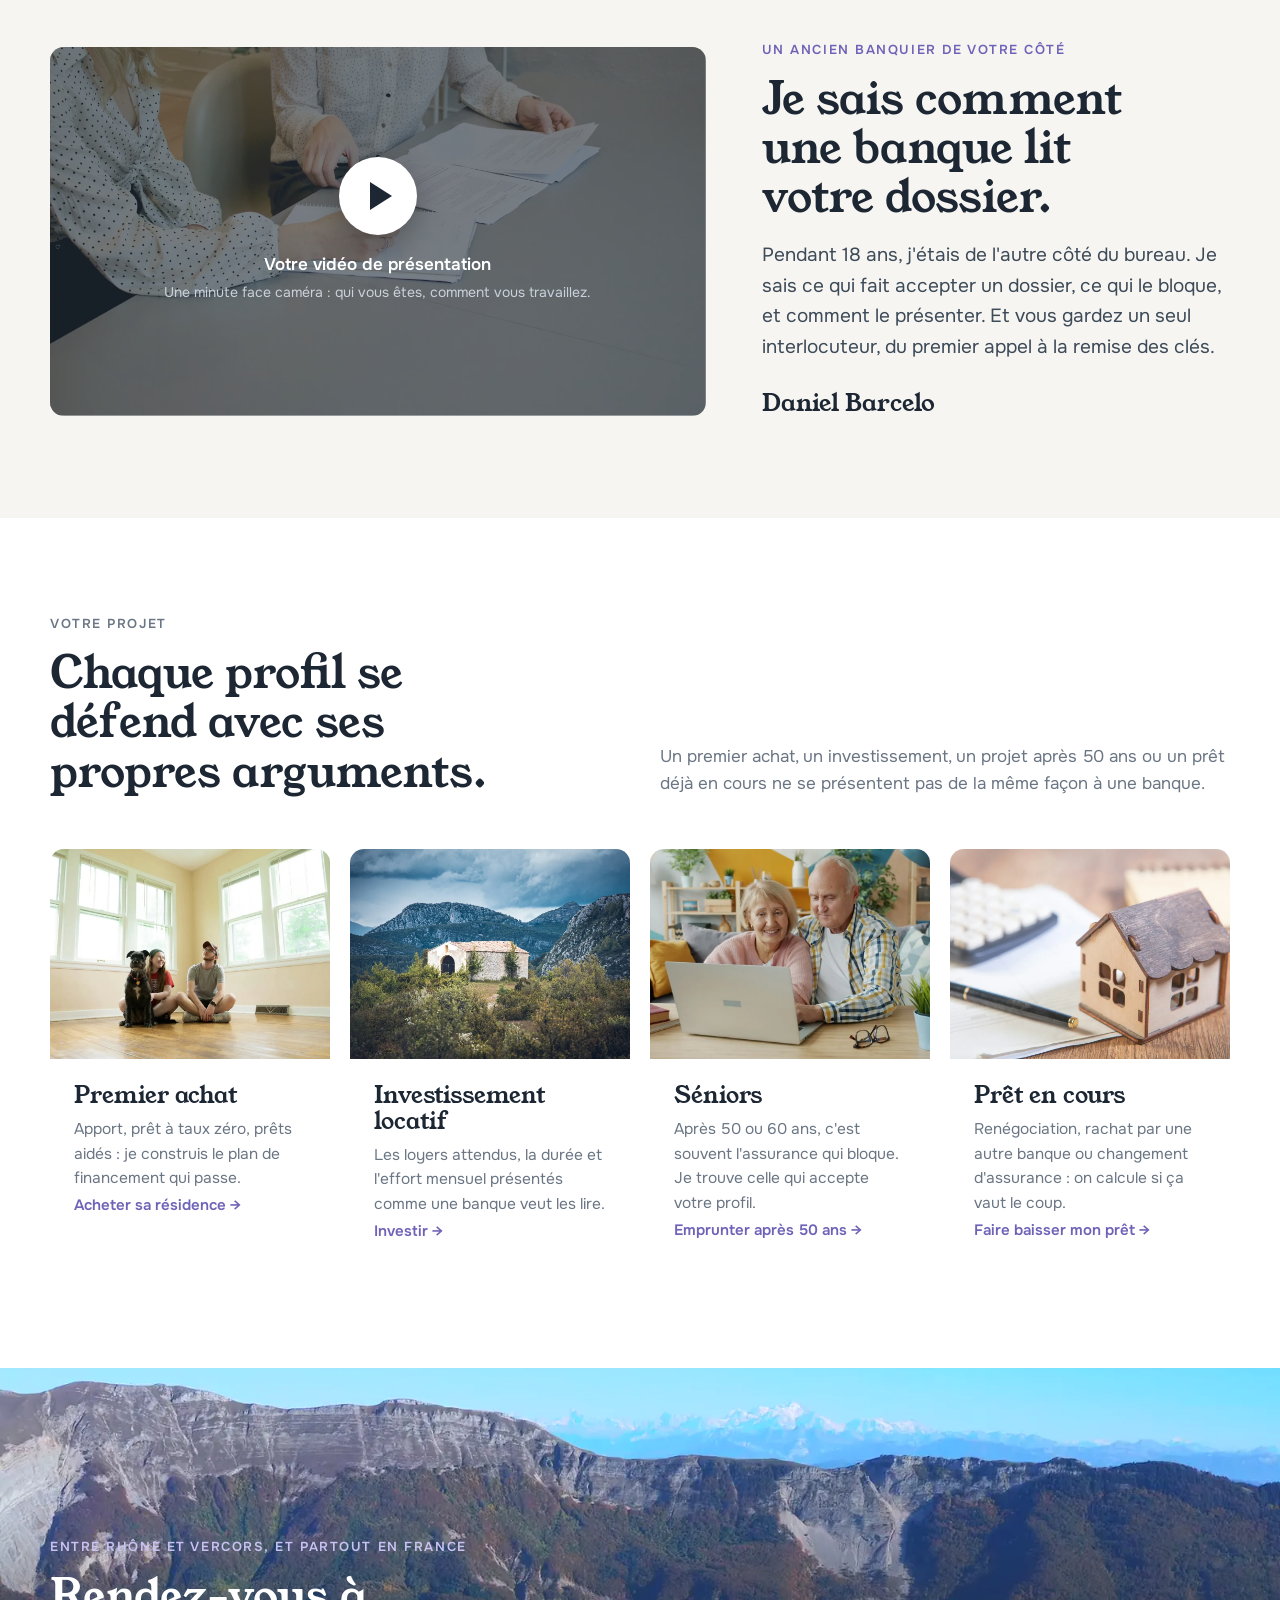
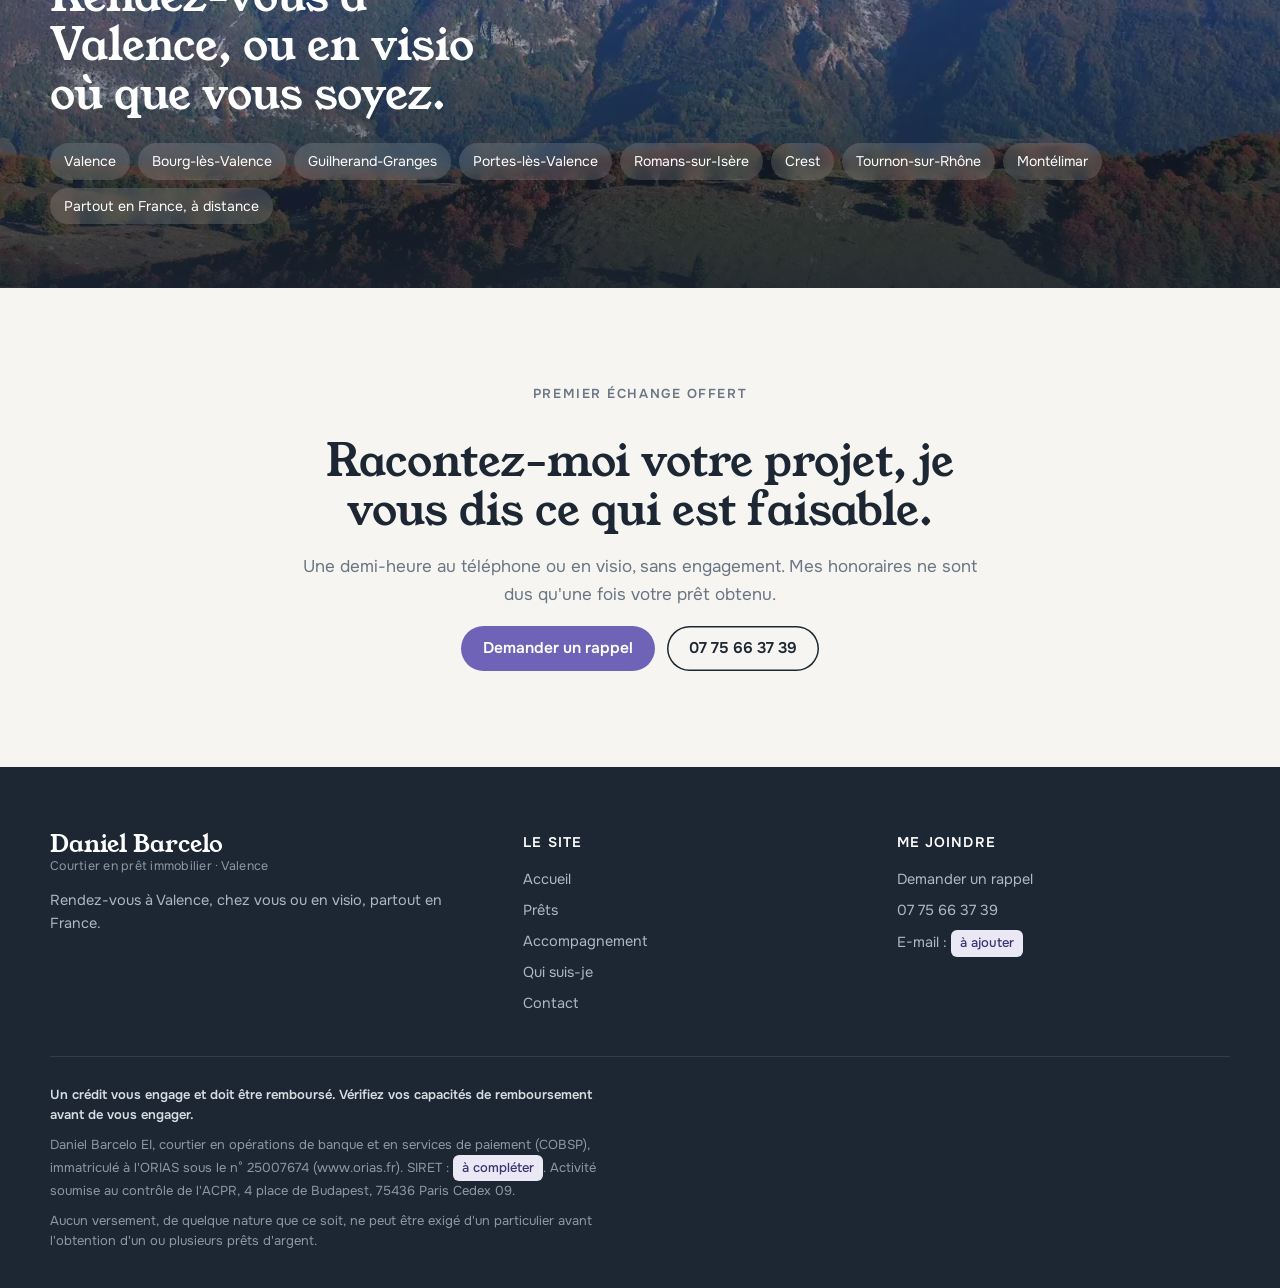
==== commit 478f0b8d: "Daniel Barcelo : 18 ans en banque, téléphone, ORIAS, profil séniors, à distance Co-Authored-By: Clau" ====
--- a/index.html
+++ b/index.html
@@ -3,22 +3,23 @@
 <head>
 <meta charset="utf-8">
 <meta name="viewport" content="width=device-width, initial-scale=1">
-<title>Daniel B. | Courtier en prêt immobilier à Valence</title>
-<meta name="description" content="Courtier en prêt immobilier à Valence : je mets les banques en concurrence et je négocie taux, assurance et frais pour votre projet.">
+<title>Daniel Barcelo | Courtier en prêt immobilier à Valence</title>
+<meta name="description" content="Daniel Barcelo, courtier en prêt immobilier à Valence après 18 ans en banque : meilleur taux, assurance emprunteur, accompagnement jusqu'au notaire, à distance partout en France.">
 <meta name="robots" content="noindex, nofollow">
 <link rel="preconnect" href="https://fonts.googleapis.com"><link rel="preconnect" href="https://fonts.gstatic.com" crossorigin>
 <link href="https://fonts.googleapis.com/css2?family=Onest:wght@400;500;600&family=Young+Serif&display=swap" rel="stylesheet">
 <script>document.documentElement.classList.add('js')</script>
-<link rel="stylesheet" href="style.css?v=1">
+<link rel="stylesheet" href="style.css?v=3">
 <link rel="icon" href="data:image/svg+xml,%3Csvg xmlns='http://www.w3.org/2000/svg' viewBox='0 0 32 32'%3E%3Crect width='32' height='32' rx='8' fill='%231c2733'/%3E%3Ctext x='16' y='22' font-family='Georgia' font-size='17' fill='%23c9c2f2' text-anchor='middle'%3EDB%3C/text%3E%3C/svg%3E">
-<script type="application/ld+json">{"@context":"https://schema.org","@type":"FinancialService","name":"Daniel B. — Courtier en prêt immobilier","description":"Courtier en prêt immobilier à Valence : recherche du meilleur taux, assurance emprunteur, renégociation.","url":"https://shigyn.github.io/danielcourtier/","areaServed":["Valence","Drôme","Ardèche"],"address":{"@type":"PostalAddress","addressLocality":"Valence","postalCode":"26000","addressCountry":"FR"}}</script>
+<script type="application/ld+json">{"@context":"https://schema.org","@type":"FinancialService","name":"Daniel Barcelo — Courtier en prêt immobilier","description":"Courtier en prêt immobilier à Valence : recherche du meilleur taux, assurance emprunteur, renégociation.","url":"https://shigyn.github.io/danielcourtier/","telephone":"+33775663739","areaServed":["Valence","Drôme","Ardèche","France"],"address":{"@type":"PostalAddress","addressLocality":"Valence","postalCode":"26000","addressCountry":"FR"}}</script>
 </head>
 <body>
-<div class="apercu"><b>Aperçu préparé par LocWeb</b> pour Daniel B. : photos et vidéos d'illustration, à remplacer par les vôtres.</div>
+<div class="apercu"><b>Aperçu préparé par LocWeb</b> pour Daniel Barcelo : photos et vidéos d'illustration, à remplacer par les vôtres.</div>
 <header class="entete">
   <div class="conteneur">
-    <a class="marque" href="index.html"><b>Daniel B.</b><small>Courtier en prêt immobilier · Valence</small></a>
+    <a class="marque" href="index.html"><b>Daniel Barcelo</b><small>Courtier en prêt immobilier · Valence</small></a>
     <nav class="nav" aria-label="Menu principal"><a href="index.html" aria-current="page">Accueil</a><a href="prets.html">Prêts</a><a href="accompagnement.html">Accompagnement</a><a href="qui-suis-je.html">Qui suis-je</a><a href="contact.html">Contact</a></nav>
+    <a class="tel-entete" href="tel:+33775663739">07 75 66 37 39</a>
     <a class="bouton" href="contact.html">Être rappelé</a>
     <button class="burger" type="button" aria-label="Ouvrir le menu" aria-expanded="false"><span></span><span></span><span></span></button>
   </div>
@@ -31,10 +32,10 @@
   </div>
   <div class="conteneur">
     <div class="heros-texte entree">
-      <p class="surtitre">Courtier en prêt immobilier à Valence</p>
-      <h1>Je mets les banques en concurrence. <em>Vous gardez la différence.</em></h1>
-      <p class="chapo">Je monte votre dossier, je le présente aux banques et je négocie le taux, l'assurance et les frais, jusqu'à la signature chez le notaire.</p>
-      <div class="heros-actions"><a class="bouton bouton-lavande" href="contact.html">Étudier mon projet</a><a class="bouton bouton-clair" href="accompagnement.html">Comment je travaille</a></div>
+      <p class="surtitre">Courtier en prêt immobilier · Valence et à distance</p>
+      <h1>18 ans côté banque. <em>Maintenant, je suis de votre côté.</em></h1>
+      <p class="chapo">Je mets les banques en concurrence, j'optimise votre budget d'achat et je vous décharge des démarches jusqu'à la signature chez le notaire. Primo-accédants, investisseurs, séniors : tous les profils.</p>
+      <div class="heros-actions"><a class="bouton bouton-lavande" href="contact.html">Étudier mon projet</a><a class="bouton bouton-clair" href="tel:+33775663739">07 75 66 37 39</a></div>
     </div>
     <form class="calcul entree-carte" data-calcul="mensualite" onsubmit="return false" aria-label="Calcul de mensualité">
       <h2>Votre mensualité, en direct</h2>
@@ -77,10 +78,10 @@
       <div><span class="lecture" aria-hidden="true"></span><strong>Votre vidéo de présentation</strong><small>Une minute face caméra : qui vous êtes, comment vous travaillez.</small></div>
     </div>
     <div class="revele">
-      <p class="surtitre">Un interlocuteur, du premier appel aux clés</p>
-      <h2>Vous parlez à la même personne du début à la fin.</h2>
-      <p class="chapo">Pas de plateforme ni de conseiller qui change à chaque appel. Je connais votre dossier, je relance les banques et je vous explique chaque offre avant que vous la signiez.</p>
-      <p class="signature-nom">Daniel B.</p>
+      <p class="surtitre">Un ancien banquier de votre côté</p>
+      <h2>Je sais comment une banque lit votre dossier.</h2>
+      <p class="chapo">Pendant 18 ans, j'étais de l'autre côté du bureau. Je sais ce qui fait accepter un dossier, ce qui le bloque, et comment le présenter. Et vous gardez un seul interlocuteur, du premier appel à la remise des clés.</p>
+      <p class="signature-nom">Daniel Barcelo</p>
     </div>
   </div>
 </section>
@@ -88,12 +89,13 @@
 <section class="section section-blanche">
   <div class="conteneur">
     <div class="tete-section revele">
-      <div><p class="surtitre">Votre projet</p><h2>Trois situations, trois façons de monter le dossier.</h2></div>
-      <p>Un premier achat, un investissement locatif ou un prêt déjà en cours ne se défendent pas avec les mêmes arguments devant une banque.</p>
+      <div><p class="surtitre">Votre projet</p><h2>Chaque profil se défend avec ses propres arguments.</h2></div>
+      <p>Un premier achat, un investissement, un projet après 50 ans ou un prêt déjà en cours ne se présentent pas de la même façon à une banque.</p>
     </div>
     <div class="profils">
       <a class="profil revele" href="prets.html#residence"><img src="photos/couple-vide.webp" alt="Un couple assis dans le salon vide de leur nouveau logement" loading="lazy"><div><h3>Premier achat</h3><p>Apport, prêt à taux zéro, prêts aidés : je construis le plan de financement qui passe.</p><span class="lien">Acheter sa résidence →</span></div></a>
       <a class="profil revele" href="prets.html#investissement"><img src="photos/mas.webp" alt="Un mas en pierre au pied des montagnes" loading="lazy"><div><h3>Investissement locatif</h3><p>Les loyers attendus, la durée et l'effort mensuel présentés comme une banque veut les lire.</p><span class="lien">Investir →</span></div></a>
+      <a class="profil revele" href="prets.html#seniors"><img src="photos/seniors.webp" alt="Un couple de retraités consulte un ordinateur dans leur salon" loading="lazy"><div><h3>Séniors</h3><p>Après 50 ou 60 ans, c'est souvent l'assurance qui bloque. Je trouve celle qui accepte votre profil.</p><span class="lien">Emprunter après 50 ans →</span></div></a>
       <a class="profil revele" href="prets.html#renegociation"><img src="photos/maquette.webp" alt="Une maquette de maison posée près d'une calculatrice" loading="lazy"><div><h3>Prêt en cours</h3><p>Renégociation, rachat par une autre banque ou changement d'assurance : on calcule si ça vaut le coup.</p><span class="lien">Faire baisser mon prêt →</span></div></a>
     </div>
   </div>
@@ -102,9 +104,9 @@
 <section class="bandeau-local">
   <video data-ambiance autoplay muted loop playsinline preload="metadata" poster="videos/vercors.webp" aria-hidden="true"><source src="videos/vercors.mp4" type="video/mp4"></video>
   <div class="conteneur revele">
-    <p class="surtitre" style="color:#c9c2f2">Ici, entre Rhône et Vercors</p>
-    <h2>Je connais les banques de Valence, et les prix de la Drôme.</h2>
-    <div class="communes"><span>Valence</span><span>Bourg-lès-Valence</span><span>Guilherand-Granges</span><span>Portes-lès-Valence</span><span>Romans-sur-Isère</span><span>Crest</span><span>Tournon-sur-Rhône</span><span>Montélimar</span></div>
+    <p class="surtitre" style="color:#c9c2f2">Entre Rhône et Vercors, et partout en France</p>
+    <h2>Rendez-vous à Valence, ou en visio où que vous soyez.</h2>
+    <div class="communes"><span>Valence</span><span>Bourg-lès-Valence</span><span>Guilherand-Granges</span><span>Portes-lès-Valence</span><span>Romans-sur-Isère</span><span>Crest</span><span>Tournon-sur-Rhône</span><span>Montélimar</span><span>Partout en France, à distance</span></div>
   </div>
 </section>
 
@@ -113,7 +115,7 @@
     <p class="surtitre">Premier échange offert</p>
     <h2>Racontez-moi votre projet, je vous dis ce qui est faisable.</h2>
     <p>Une demi-heure au téléphone ou en visio, sans engagement. Mes honoraires ne sont dus qu'une fois votre prêt obtenu.</p>
-    <a class="bouton bouton-lavande" href="contact.html">Demander un rappel</a>
+    <div class="heros-actions" style="justify-content:center;margin-top:0"><a class="bouton bouton-lavande" href="contact.html">Demander un rappel</a><a class="bouton bouton-clair" href="tel:+33775663739">07 75 66 37 39</a></div>
   </div>
 </section>
 
@@ -122,19 +124,20 @@
   <div class="conteneur">
     <div class="pied-haut">
       <div>
-        <a class="marque" href="index.html"><b>Daniel B.</b><small>Courtier en prêt immobilier · Valence</small></a>
-        <p style="margin-top:16px">Rendez-vous à Valence, chez vous ou en visio, partout dans la Drôme et l'Ardèche.</p>
+        <a class="marque" href="index.html"><b>Daniel Barcelo</b><small>Courtier en prêt immobilier · Valence</small></a>
+        <p style="margin-top:16px">Rendez-vous à Valence, chez vous ou en visio, partout en France.</p>
       </div>
       <div><h4>Le site</h4><ul><li><a href="index.html">Accueil</a></li><li><a href="prets.html">Prêts</a></li><li><a href="accompagnement.html">Accompagnement</a></li><li><a href="qui-suis-je.html">Qui suis-je</a></li><li><a href="contact.html">Contact</a></li></ul></div>
-      <div><h4>Me joindre</h4><ul><li><a href="contact.html">Demander un rappel</a></li><li>Téléphone : <span class="a-completer">à ajouter</span></li><li>E-mail : <span class="a-completer">à ajouter</span></li></ul></div>
+      <div><h4>Me joindre</h4><ul><li><a href="contact.html">Demander un rappel</a></li><li><a href="tel:+33775663739">07 75 66 37 39</a></li><li>E-mail : <span class="a-completer">à ajouter</span></li></ul></div>
     </div>
     <div class="mentions">
       <p><strong>Un crédit vous engage et doit être remboursé. Vérifiez vos capacités de remboursement avant de vous engager.</strong></p>
-      <p>Daniel B., courtier en opérations de banque et en services de paiement (COBSP), immatriculé à l'ORIAS sous le n° <span class="a-completer">à compléter</span> (www.orias.fr). Activité soumise au contrôle de l'ACPR, 4 place de Budapest, 75436 Paris Cedex 09.</p>
+      <p>Daniel Barcelo EI, courtier en opérations de banque et en services de paiement (COBSP), immatriculé à l'ORIAS sous le n° 25007674 (www.orias.fr). SIRET : <span class="a-completer">à compléter</span>. Activité soumise au contrôle de l'ACPR, 4 place de Budapest, 75436 Paris Cedex 09.</p>
       <p>Aucun versement, de quelque nature que ce soit, ne peut être exigé d'un particulier avant l'obtention d'un ou plusieurs prêts d'argent.</p>
     </div>
   </div>
 </footer>
-<script src="app.js?v=1" defer></script>
+<a class="appel-flottant" href="tel:+33775663739" aria-label="Appeler Daniel Barcelo au 07 75 66 37 39"><svg viewBox="0 0 24 24" width="20" height="20" aria-hidden="true"><path fill="currentColor" d="M6.6 10.8a15.1 15.1 0 0 0 6.6 6.6l2.2-2.2a1 1 0 0 1 1-.25 11.4 11.4 0 0 0 3.6.57 1 1 0 0 1 1 1V20a1 1 0 0 1-1 1A17 17 0 0 1 3 4a1 1 0 0 1 1-1h3.5a1 1 0 0 1 1 1c0 1.25.2 2.45.57 3.57a1 1 0 0 1-.25 1z"/></svg>Appeler</a>
+<script src="app.js?v=3" defer></script>
 </body>
 </html>
--- a/style.css
+++ b/style.css
@@ -51,6 +51,10 @@
 .burger { display: none; margin-left: auto; width: 44px; height: 44px; border: 0; background: none; cursor: pointer }
 .burger span { display: block; width: 22px; height: 2px; background: var(--nuit); margin: 5px auto; transition: transform .2s }
 
+.tel-entete { text-decoration: none; font-weight: 600; font-size: 15px; color: var(--nuit); white-space: nowrap; font-variant-numeric: tabular-nums }
+.tel-entete:hover { color: var(--lavande) }
+.appel-flottant { display: none; position: fixed; right: 16px; bottom: 16px; z-index: 30; align-items: center; gap: 8px; padding: 14px 20px; border-radius: 999px; background: var(--lavande); color: #fff; font-weight: 600; text-decoration: none; box-shadow: 0 10px 30px -8px rgba(28,39,51,.5) }
+
 /* Héros : la remise des clés en vidéo, le calcul par-dessus */
 .heros { position: relative; min-height: min(88vh, 820px); display: grid; align-items: center; padding: 90px 0 70px; overflow: hidden; background: var(--nuit) }
 .heros-fond { position: absolute; inset: 0 }
@@ -121,7 +125,7 @@
 .signature-nom { font-family: var(--serif); font-size: 24px; color: var(--nuit); margin-top: 22px }
 
 /* Profils */
-.profils { display: grid; grid-template-columns: repeat(3, 1fr); gap: 24px }
+.profils { display: grid; grid-template-columns: repeat(4, 1fr); gap: 20px }
 .profil { background: var(--blanc); border-radius: var(--r); overflow: hidden; text-decoration: none; display: flex; flex-direction: column; transition: transform .25s, box-shadow .25s }
 .profil:hover { transform: translateY(-4px); box-shadow: 0 20px 40px -24px rgba(28,39,51,.4) }
 .profil img { aspect-ratio: 4/3; object-fit: cover; width: 100% }
@@ -180,7 +184,7 @@
 .presentation { display: grid; grid-template-columns: .8fr 1.2fr; gap: 64px; align-items: start }
 .presentation-texte p + p { margin-top: 16px }
 .citation { font-family: var(--serif); font-size: clamp(24px, 2.6vw, 32px); line-height: 1.3; color: var(--nuit); border-left: 3px solid var(--lavande); padding-left: 26px; margin: 34px 0 }
-.valeurs { display: grid; grid-template-columns: repeat(3, 1fr); gap: 32px }
+.valeurs { display: grid; grid-template-columns: repeat(4, 1fr); gap: 32px }
 .valeurs h3 { font-size: 22px; margin-bottom: 8px }
 .valeurs p { color: var(--gris); font-size: 16px }
 
@@ -195,7 +199,8 @@
 .choix-projet { border: 0; padding: 0; display: flex; flex-wrap: wrap; gap: 8px; grid-column: 1 / -1 }
 .choix-projet legend { margin-bottom: 10px }
 .choix-projet label { font-size: 15px; font-weight: 500; padding: 10px 16px; border-radius: 999px; border: 1.5px solid var(--pierre); cursor: pointer; color: var(--encre) }
-.choix-projet input { position: absolute; opacity: 0; pointer-events: none }
+.choix-projet label { position: relative }
+.choix-projet input { position: absolute; inset: 0; width: 100%; height: 100%; margin: 0; opacity: 0; pointer-events: none }
 .choix-projet input:checked + span { color: var(--nuit) }
 .choix-projet label:has(input:checked) { border-color: var(--lavande); background: var(--lavande-pale); color: var(--nuit) }
 .choix-projet label:has(input:focus-visible) { outline: 3px solid var(--lavande); outline-offset: 2px }
@@ -235,14 +240,16 @@
 
 /* Responsive */
 @media (max-width: 1020px) {
-  .nav, .entete .bouton { display: none }
+  .nav, .entete .bouton, .tel-entete { display: none }
+  .appel-flottant { display: inline-flex }
+  .profils { grid-template-columns: 1fr 1fr }
   .burger { display: block }
   .entete.ouvert .nav { display: flex; flex-direction: column; gap: 0; position: absolute; top: 74px; left: 0; right: 0; background: var(--papier); border-bottom: 1px solid var(--pierre); padding: 8px 20px 18px }
   .entete.ouvert .nav a { padding: 14px 0; border-bottom: 1px solid var(--pierre); font-size: 17px }
   .heros .conteneur, .tete-page .conteneur, .media-perso, .bloc-pret, .capacite, .presentation, .contact, .tete-section { grid-template-columns: 1fr }
   .bloc-pret:nth-of-type(even) .bloc-pret-photo { order: 0 }
   .leviers { grid-template-columns: 1fr 1fr }
-  .profils, .valeurs, .pieces { grid-template-columns: 1fr }
+  .valeurs, .pieces { grid-template-columns: 1fr 1fr }
   .pied-haut { grid-template-columns: 1fr }
   .etape { grid-template-columns: 60px 1fr; gap: 8px 20px }
   .etape p { grid-column: 2 }
@@ -254,6 +261,7 @@
   .heros { padding: 32px 0 56px }
   .calcul, .formulaire { padding: 24px 20px }
   .formulaire { grid-template-columns: 1fr }
+  .profils, .valeurs, .pieces { grid-template-columns: 1fr }
   .leviers { grid-template-columns: 1fr }
   .resultat { grid-template-columns: 1fr }
   .resultat-cout { grid-row: auto; grid-column: auto; text-align: left }
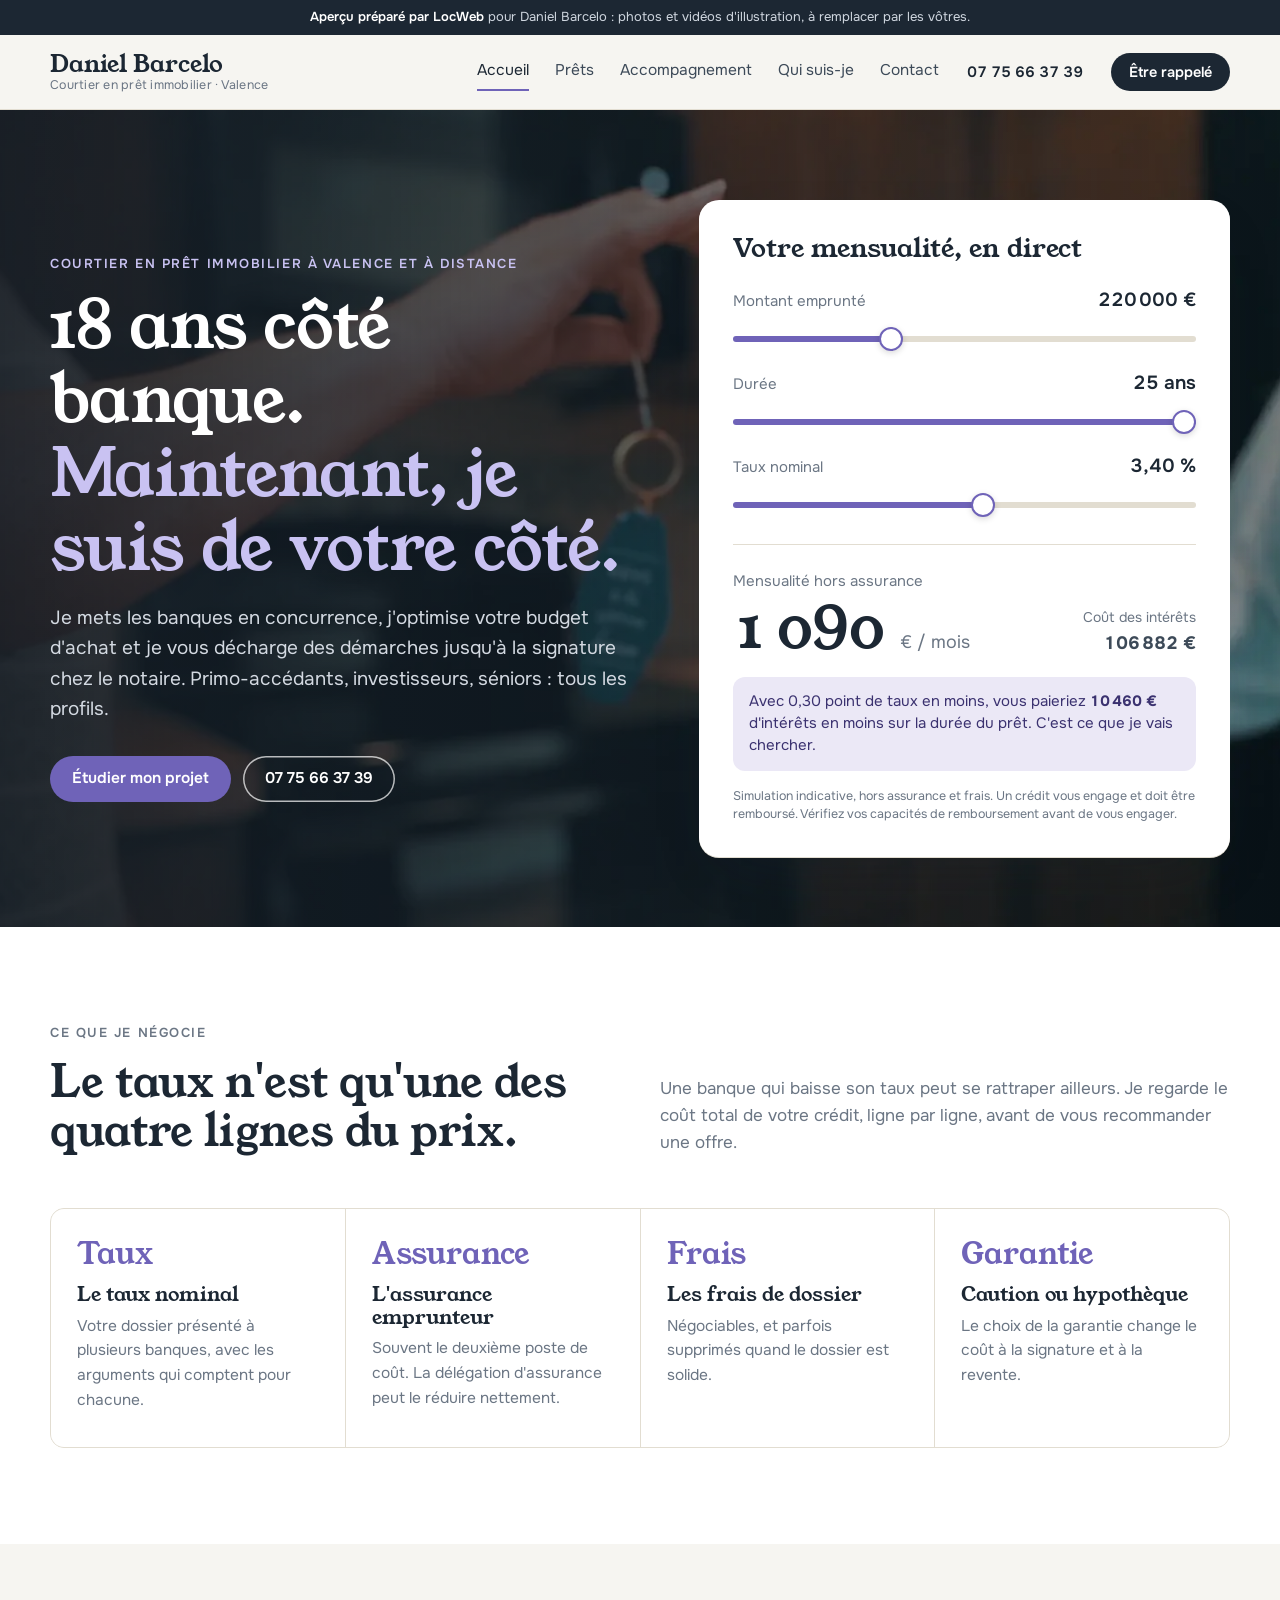
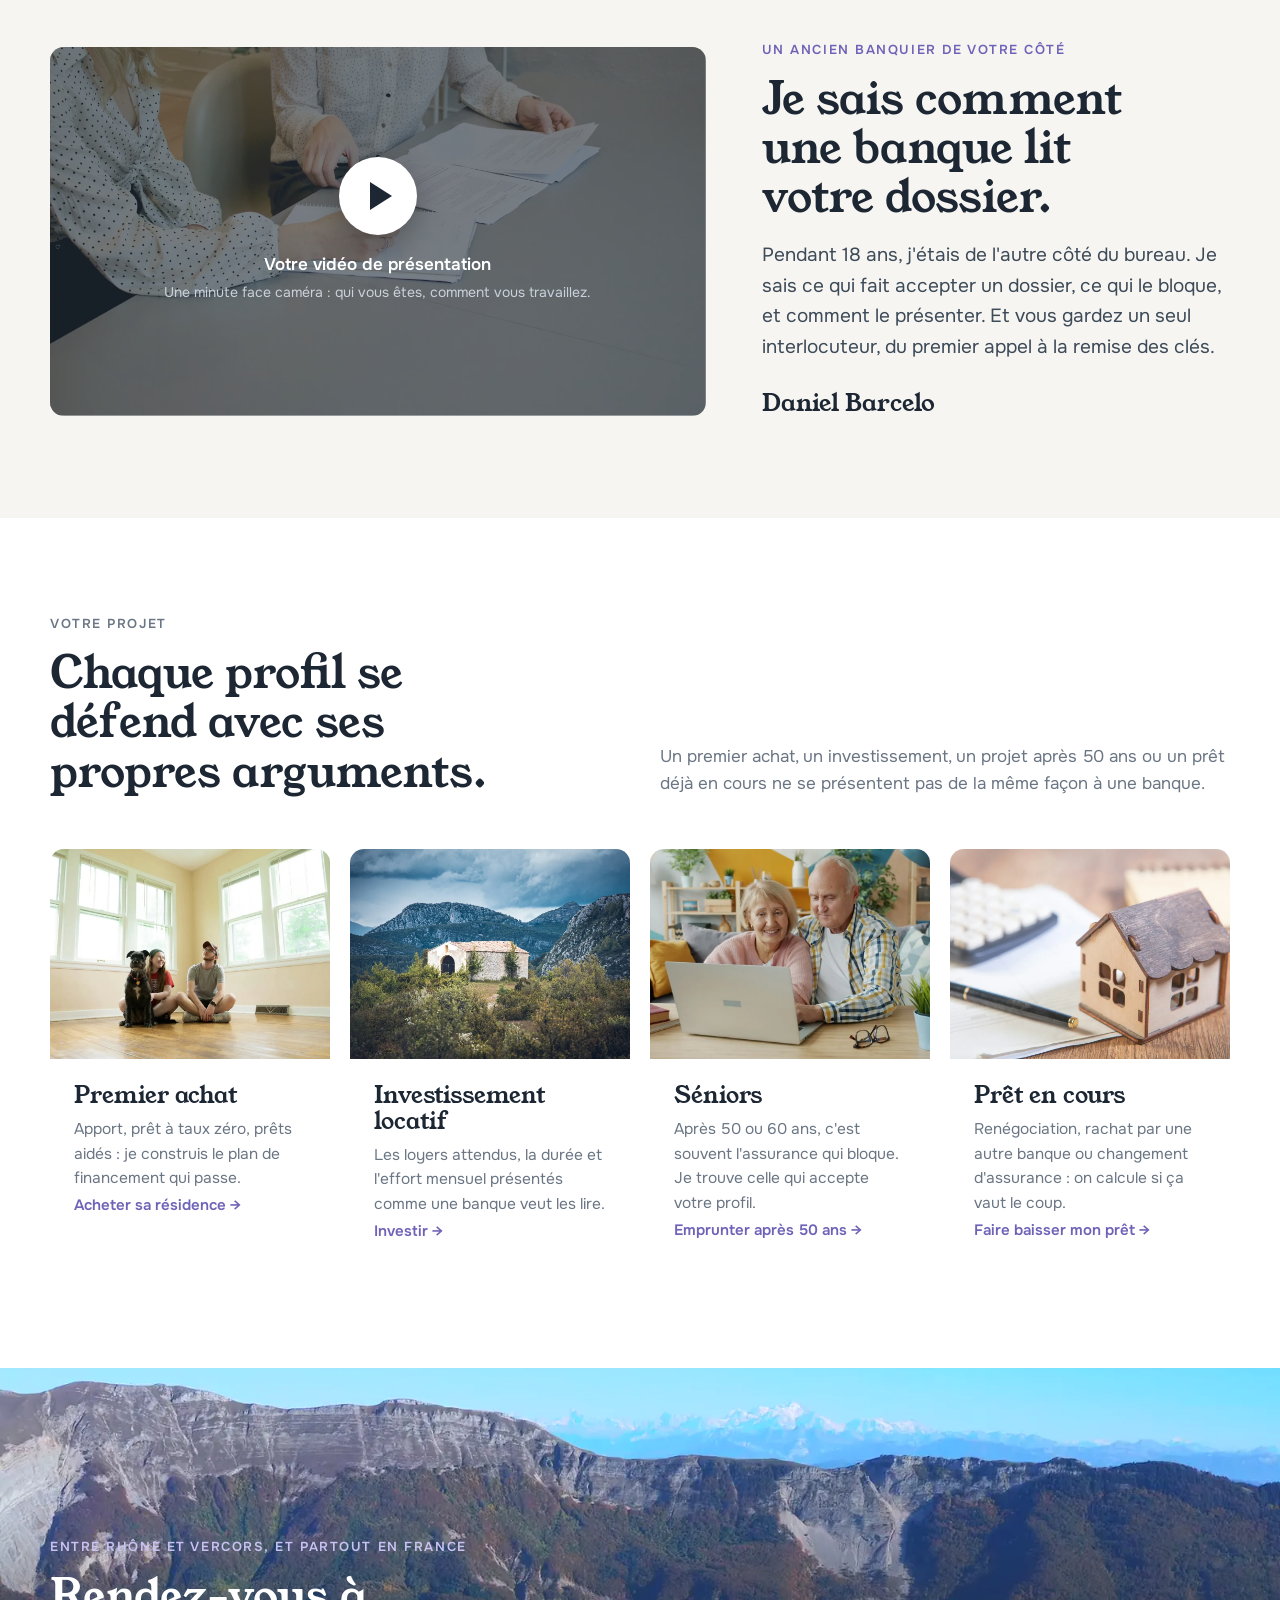
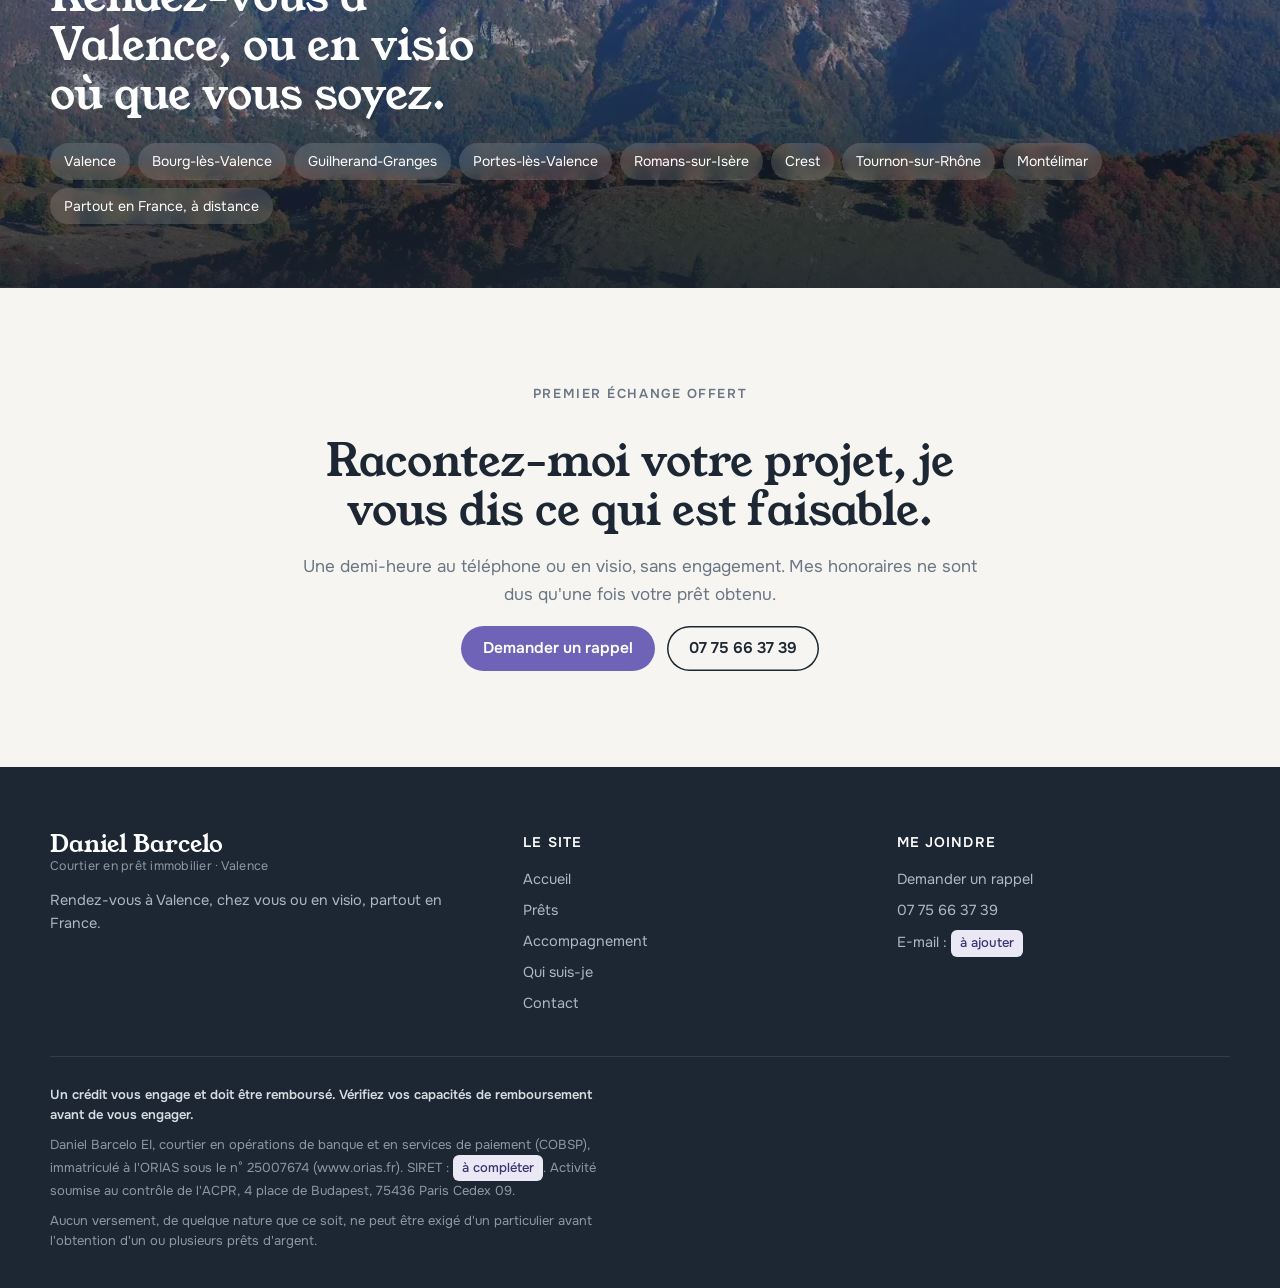
==== commit aff6ab21: "SEO : H1 avec mot-clé, Open Graph, JSON-LD enrichi, FAQ, plan du site Co-Authored-By: Claude Opus 5." ====
--- a/index.html
+++ b/index.html
@@ -6,12 +6,19 @@
 <title>Daniel Barcelo | Courtier en prêt immobilier à Valence</title>
 <meta name="description" content="Daniel Barcelo, courtier en prêt immobilier à Valence après 18 ans en banque : meilleur taux, assurance emprunteur, accompagnement jusqu'au notaire, à distance partout en France.">
 <meta name="robots" content="noindex, nofollow">
+<meta property="og:type" content="website"><meta property="og:locale" content="fr_FR">
+<meta property="og:site_name" content="Daniel Barcelo, courtier en prêt immobilier">
+<meta property="og:title" content="Daniel Barcelo | Courtier en prêt immobilier à Valence"><meta property="og:description" content="Daniel Barcelo, courtier en prêt immobilier à Valence après 18 ans en banque : meilleur taux, assurance emprunteur, accompagnement jusqu'au notaire, à distance partout en France.">
+<meta property="og:url" content="https://shigyn.github.io/danielcourtier/"><meta property="og:image" content="https://shigyn.github.io/danielcourtier/og.jpg">
+<meta name="twitter:card" content="summary_large_image">
+<meta name="theme-color" content="#1c2733">
+<link rel="preload" as="image" href="videos/cles.webp">
 <link rel="preconnect" href="https://fonts.googleapis.com"><link rel="preconnect" href="https://fonts.gstatic.com" crossorigin>
 <link href="https://fonts.googleapis.com/css2?family=Onest:wght@400;500;600&family=Young+Serif&display=swap" rel="stylesheet">
 <script>document.documentElement.classList.add('js')</script>
-<link rel="stylesheet" href="style.css?v=3">
+<link rel="stylesheet" href="style.css?v=4">
 <link rel="icon" href="data:image/svg+xml,%3Csvg xmlns='http://www.w3.org/2000/svg' viewBox='0 0 32 32'%3E%3Crect width='32' height='32' rx='8' fill='%231c2733'/%3E%3Ctext x='16' y='22' font-family='Georgia' font-size='17' fill='%23c9c2f2' text-anchor='middle'%3EDB%3C/text%3E%3C/svg%3E">
-<script type="application/ld+json">{"@context":"https://schema.org","@type":"FinancialService","name":"Daniel Barcelo — Courtier en prêt immobilier","description":"Courtier en prêt immobilier à Valence : recherche du meilleur taux, assurance emprunteur, renégociation.","url":"https://shigyn.github.io/danielcourtier/","telephone":"+33775663739","areaServed":["Valence","Drôme","Ardèche","France"],"address":{"@type":"PostalAddress","addressLocality":"Valence","postalCode":"26000","addressCountry":"FR"}}</script>
+<script type="application/ld+json">{"@context": "https://schema.org", "@type": "FinancialService", "name": "Daniel Barcelo — Courtier en prêt immobilier", "description": "Courtier en prêt immobilier à Valence, 18 ans d'expérience en banque : recherche du meilleur taux, assurance emprunteur, renégociation. Tous profils, à distance partout en France.", "url": "https://shigyn.github.io/danielcourtier/", "telephone": "+33775663739", "image": "https://shigyn.github.io/danielcourtier/og.jpg", "address": {"@type": "PostalAddress", "addressLocality": "Valence", "postalCode": "26000", "addressRegion": "Drôme", "addressCountry": "FR"}, "areaServed": [{"@type": "City", "name": "Valence"}, {"@type": "AdministrativeArea", "name": "Drôme"}, {"@type": "AdministrativeArea", "name": "Ardèche"}, {"@type": "Country", "name": "France"}], "identifier": {"@type": "PropertyValue", "propertyID": "ORIAS", "value": "25007674"}, "founder": {"@type": "Person", "name": "Daniel Barcelo", "jobTitle": "Courtier en prêt immobilier", "sameAs": ["https://www.linkedin.com/in/daniel-barcelo-037586366"]}, "knowsAbout": ["Prêt immobilier", "Assurance emprunteur", "Rachat de crédit", "Renégociation de prêt", "Prêt à taux zéro", "Investissement locatif"]}</script>
 </head>
 <body>
 <div class="apercu"><b>Aperçu préparé par LocWeb</b> pour Daniel Barcelo : photos et vidéos d'illustration, à remplacer par les vôtres.</div>
@@ -32,8 +39,7 @@
   </div>
   <div class="conteneur">
     <div class="heros-texte entree">
-      <p class="surtitre">Courtier en prêt immobilier · Valence et à distance</p>
-      <h1>18 ans côté banque. <em>Maintenant, je suis de votre côté.</em></h1>
+      <h1><span class="h1-cle">Courtier en prêt immobilier à Valence et à distance</span>18 ans côté banque. <em>Maintenant, je suis de votre côté.</em></h1>
       <p class="chapo">Je mets les banques en concurrence, j'optimise votre budget d'achat et je vous décharge des démarches jusqu'à la signature chez le notaire. Primo-accédants, investisseurs, séniors : tous les profils.</p>
       <div class="heros-actions"><a class="bouton bouton-lavande" href="contact.html">Étudier mon projet</a><a class="bouton bouton-clair" href="tel:+33775663739">07 75 66 37 39</a></div>
     </div>
@@ -138,6 +144,6 @@
   </div>
 </footer>
 <a class="appel-flottant" href="tel:+33775663739" aria-label="Appeler Daniel Barcelo au 07 75 66 37 39"><svg viewBox="0 0 24 24" width="20" height="20" aria-hidden="true"><path fill="currentColor" d="M6.6 10.8a15.1 15.1 0 0 0 6.6 6.6l2.2-2.2a1 1 0 0 1 1-.25 11.4 11.4 0 0 0 3.6.57 1 1 0 0 1 1 1V20a1 1 0 0 1-1 1A17 17 0 0 1 3 4a1 1 0 0 1 1-1h3.5a1 1 0 0 1 1 1c0 1.25.2 2.45.57 3.57a1 1 0 0 1-.25 1z"/></svg>Appeler</a>
-<script src="app.js?v=3" defer></script>
+<script src="app.js?v=4" defer></script>
 </body>
 </html>
--- a/style.css
+++ b/style.css
@@ -54,6 +54,17 @@
 .tel-entete { text-decoration: none; font-weight: 600; font-size: 15px; color: var(--nuit); white-space: nowrap; font-variant-numeric: tabular-nums }
 .tel-entete:hover { color: var(--lavande) }
 .appel-flottant { display: none; position: fixed; right: 16px; bottom: 16px; z-index: 30; align-items: center; gap: 8px; padding: 14px 20px; border-radius: 999px; background: var(--lavande); color: #fff; font-weight: 600; text-decoration: none; box-shadow: 0 10px 30px -8px rgba(28,39,51,.5) }
+
+.h1-cle { display: block; font: 600 13px/1.4 var(--sans); letter-spacing: .12em; text-transform: uppercase; color: #c9c2f2; margin-bottom: 16px }
+.faq-grille { display: grid; grid-template-columns: .8fr 1.2fr; gap: 56px; align-items: start }
+.faq details { border-top: 1px solid var(--pierre) }
+.faq details:last-child { border-bottom: 1px solid var(--pierre) }
+.faq summary { list-style: none; cursor: pointer; display: flex; justify-content: space-between; gap: 24px; padding: 22px 0; font-family: var(--serif); font-size: 20px; color: var(--nuit); line-height: 1.3 }
+.faq summary::-webkit-details-marker { display: none }
+.faq summary::after { content: '+'; font-family: var(--sans); font-size: 26px; line-height: 1; color: var(--lavande); transition: transform .25s }
+.faq details[open] summary::after { transform: rotate(45deg) }
+.faq details p { padding: 0 0 24px; color: var(--gris); font-size: 16px }
+@media (max-width: 1020px) { .faq-grille { grid-template-columns: 1fr; gap: 24px } }
 
 /* Héros : la remise des clés en vidéo, le calcul par-dessus */
 .heros { position: relative; min-height: min(88vh, 820px); display: grid; align-items: center; padding: 90px 0 70px; overflow: hidden; background: var(--nuit) }
